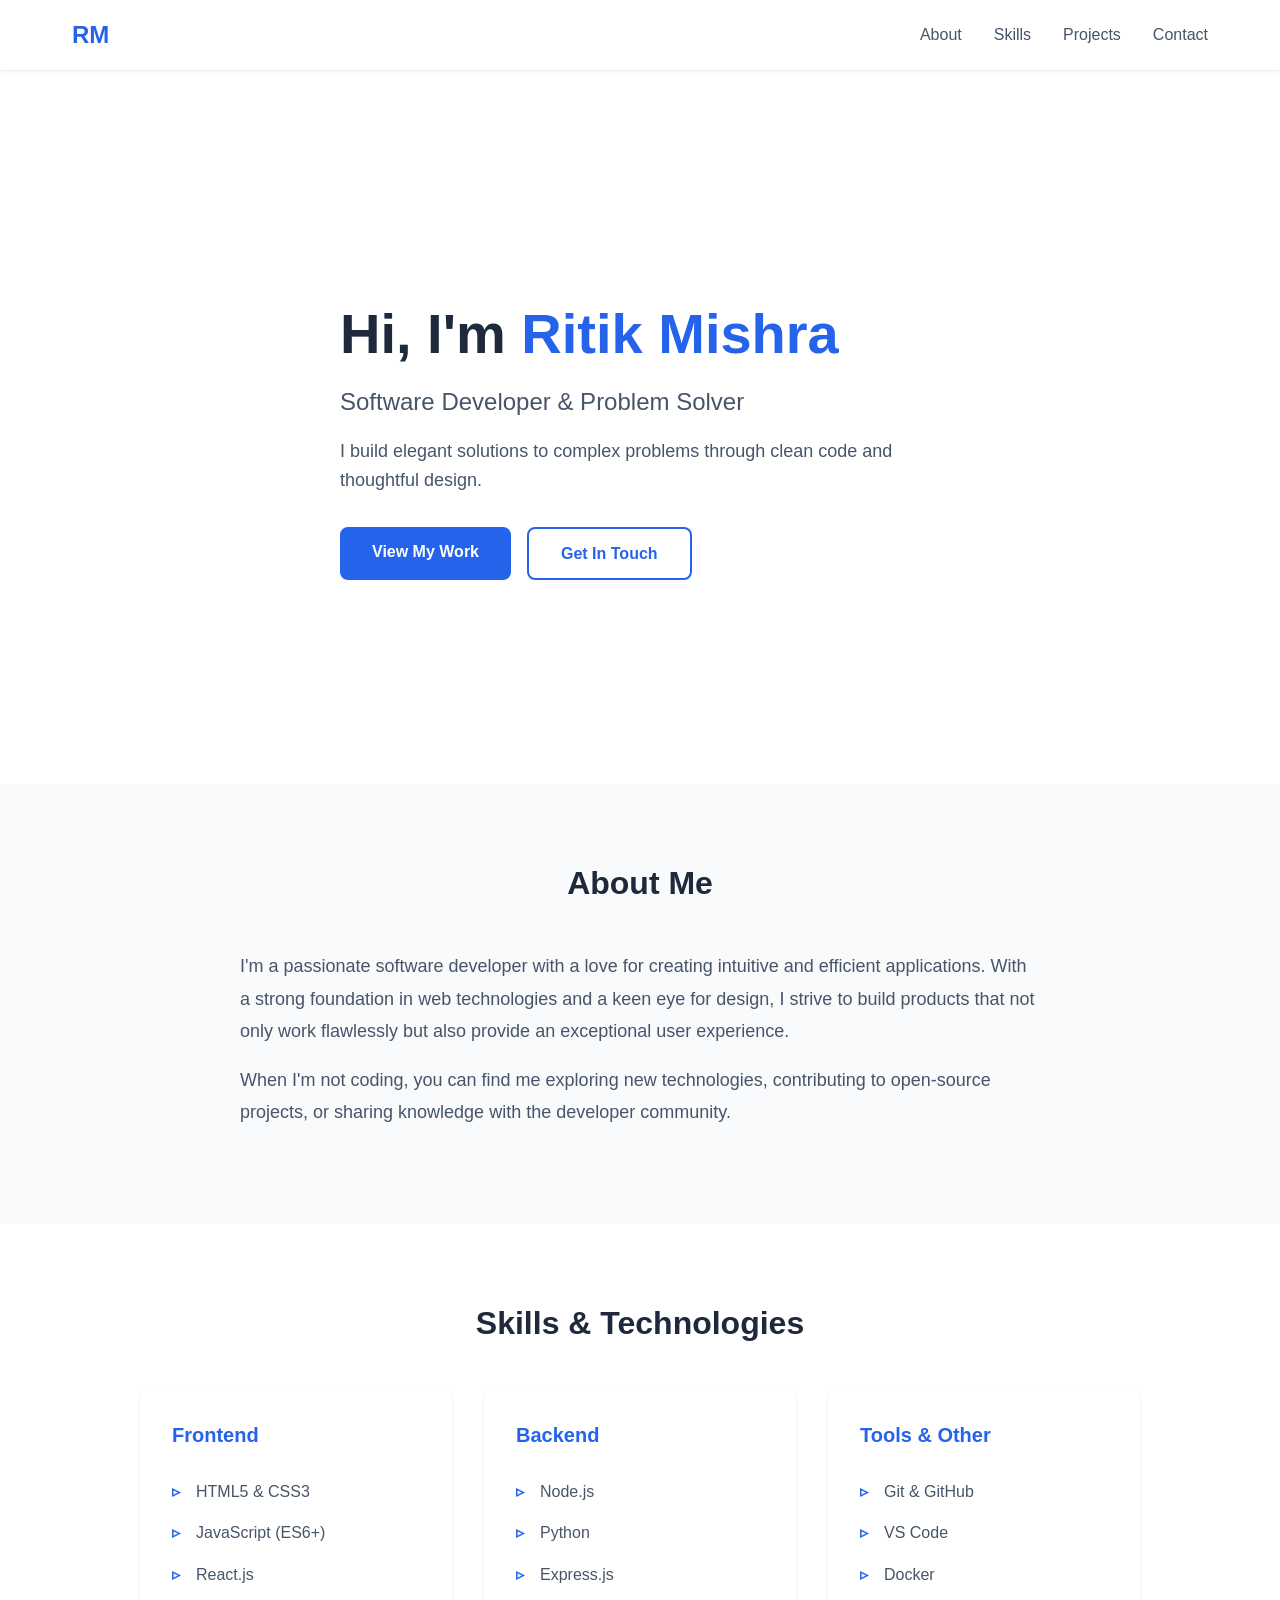
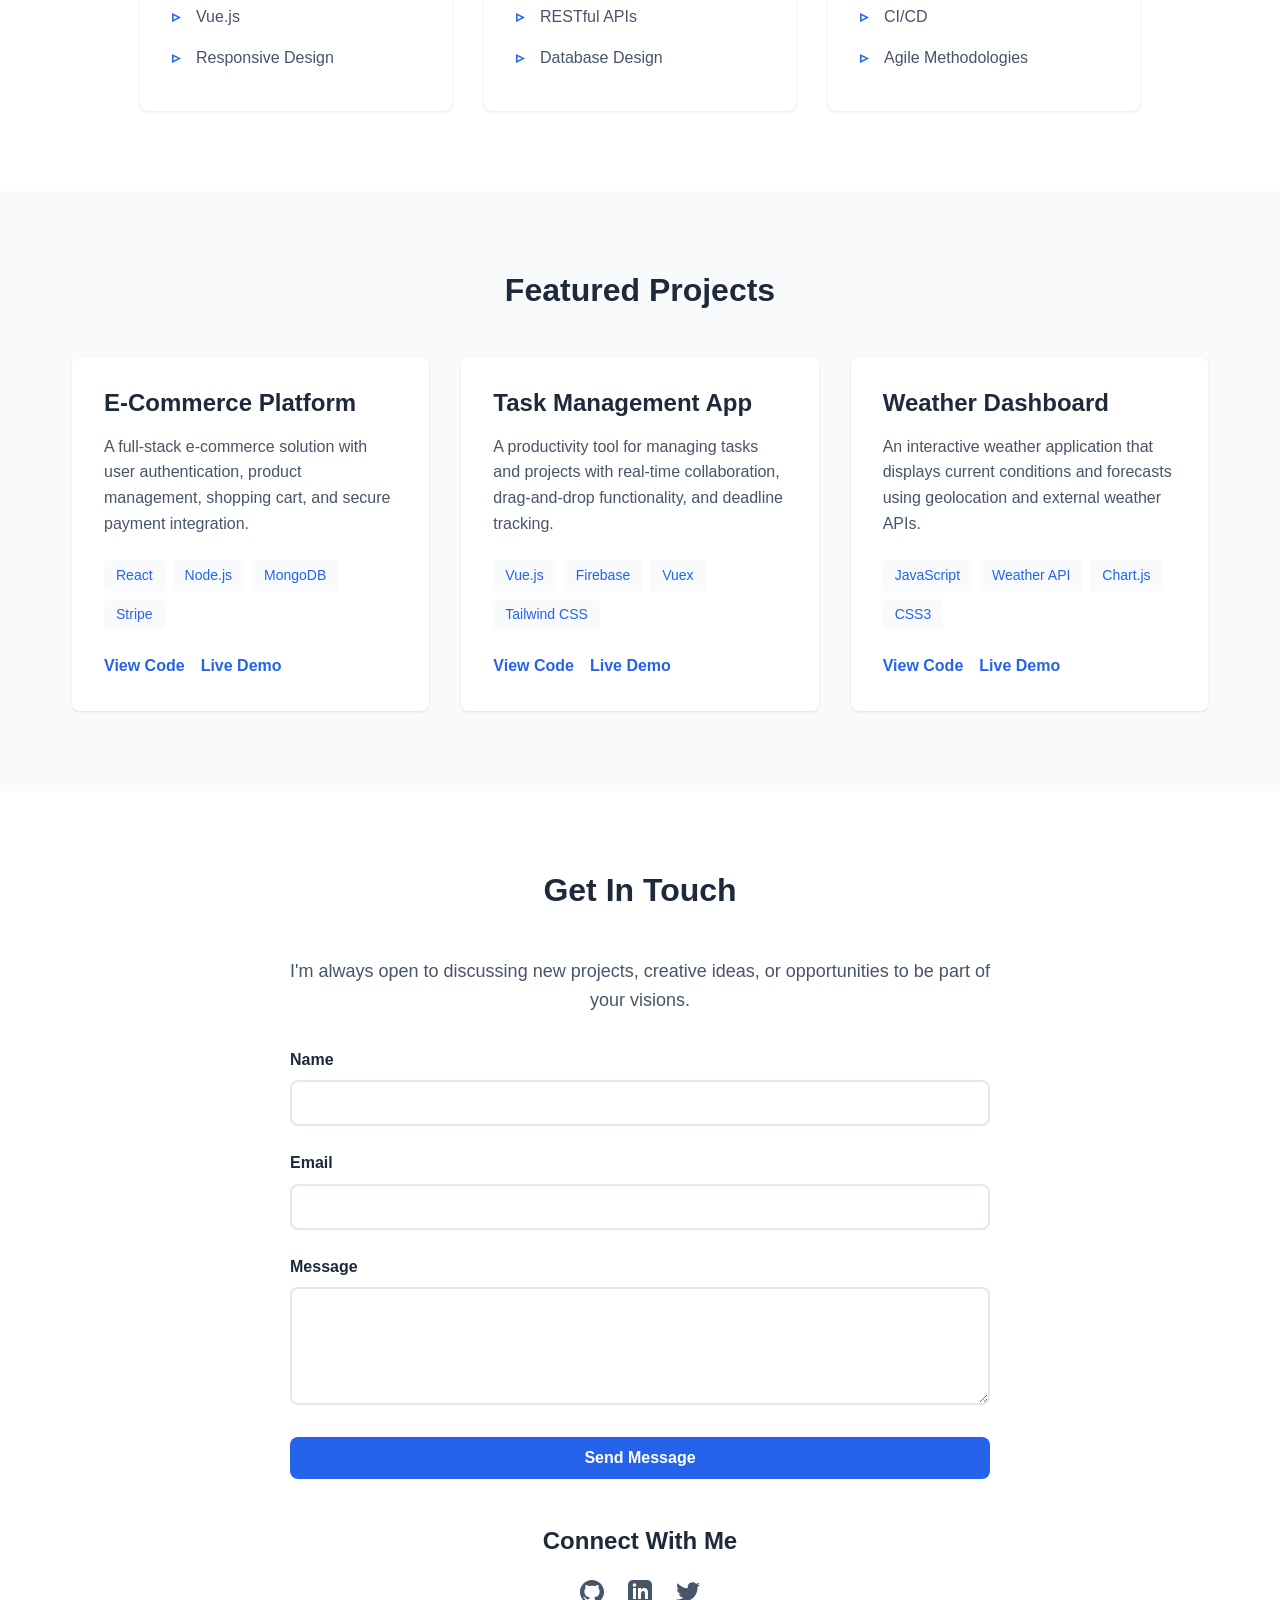
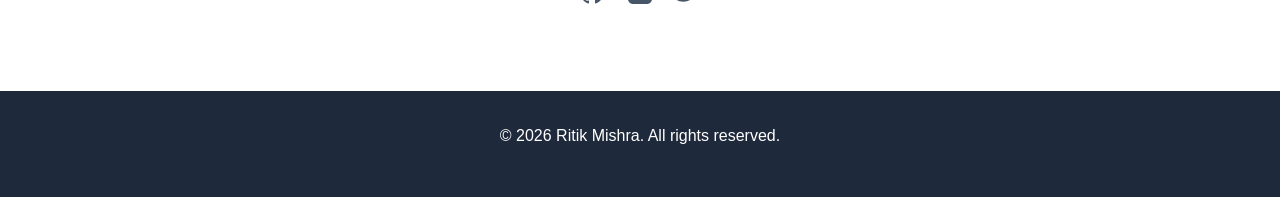
==== index.html @ 82953e14 "Create portfolio website with HTML, CSS, and JavaScript Co-authored-by: iamtheorm <147745336+iamtheo" ====
<!DOCTYPE html>
<html lang="en">
<head>
    <meta charset="UTF-8">
    <meta name="viewport" content="width=device-width, initial-scale=1.0">
    <meta name="description" content="Portfolio website of Ritik Mishra - Software Developer">
    <title>Ritik Mishra - Portfolio</title>
    <link rel="stylesheet" href="styles.css">
</head>
<body>
    <!-- Navigation -->
    <nav class="navbar" role="navigation" aria-label="Main navigation">
        <div class="container">
            <div class="nav-brand">
                <a href="#home" aria-label="Home">RM</a>
            </div>
            <ul class="nav-menu">
                <li><a href="#about">About</a></li>
                <li><a href="#skills">Skills</a></li>
                <li><a href="#projects">Projects</a></li>
                <li><a href="#contact">Contact</a></li>
            </ul>
        </div>
    </nav>

    <!-- Hero Section -->
    <section id="home" class="hero" role="banner">
        <div class="container">
            <div class="hero-content">
                <h1>Hi, I'm <span class="highlight">Ritik Mishra</span></h1>
                <p class="hero-role">Software Developer & Problem Solver</p>
                <p class="hero-description">
                    I build elegant solutions to complex problems through clean code and thoughtful design.
                </p>
                <div class="hero-buttons">
                    <a href="#projects" class="btn btn-primary">View My Work</a>
                    <a href="#contact" class="btn btn-secondary">Get In Touch</a>
                </div>
            </div>
        </div>
    </section>

    <!-- About Section -->
    <section id="about" class="about">
        <div class="container">
            <h2 class="section-title">About Me</h2>
            <div class="about-content">
                <div class="about-text">
                    <p>
                        I'm a passionate software developer with a love for creating intuitive and efficient applications. 
                        With a strong foundation in web technologies and a keen eye for design, I strive to build 
                        products that not only work flawlessly but also provide an exceptional user experience.
                    </p>
                    <p>
                        When I'm not coding, you can find me exploring new technologies, contributing to open-source 
                        projects, or sharing knowledge with the developer community.
                    </p>
                </div>
            </div>
        </div>
    </section>

    <!-- Skills Section -->
    <section id="skills" class="skills">
        <div class="container">
            <h2 class="section-title">Skills & Technologies</h2>
            <div class="skills-grid">
                <div class="skill-category">
                    <h3>Frontend</h3>
                    <ul class="skill-list">
                        <li>HTML5 & CSS3</li>
                        <li>JavaScript (ES6+)</li>
                        <li>React.js</li>
                        <li>Vue.js</li>
                        <li>Responsive Design</li>
                    </ul>
                </div>
                <div class="skill-category">
                    <h3>Backend</h3>
                    <ul class="skill-list">
                        <li>Node.js</li>
                        <li>Python</li>
                        <li>Express.js</li>
                        <li>RESTful APIs</li>
                        <li>Database Design</li>
                    </ul>
                </div>
                <div class="skill-category">
                    <h3>Tools & Other</h3>
                    <ul class="skill-list">
                        <li>Git & GitHub</li>
                        <li>VS Code</li>
                        <li>Docker</li>
                        <li>CI/CD</li>
                        <li>Agile Methodologies</li>
                    </ul>
                </div>
            </div>
        </div>
    </section>

    <!-- Projects Section -->
    <section id="projects" class="projects">
        <div class="container">
            <h2 class="section-title">Featured Projects</h2>
            <div class="projects-grid">
                <article class="project-card">
                    <div class="project-content">
                        <h3>E-Commerce Platform</h3>
                        <p class="project-description">
                            A full-stack e-commerce solution with user authentication, product management, 
                            shopping cart, and secure payment integration.
                        </p>
                        <div class="project-tech">
                            <span class="tech-tag">React</span>
                            <span class="tech-tag">Node.js</span>
                            <span class="tech-tag">MongoDB</span>
                            <span class="tech-tag">Stripe</span>
                        </div>
                        <div class="project-links">
                            <a href="https://github.com/iamtheorm" target="_blank" rel="noopener noreferrer" 
                               class="project-link" aria-label="View source code on GitHub">
                                <span>View Code</span>
                            </a>
                            <a href="#" target="_blank" rel="noopener noreferrer" 
                               class="project-link" aria-label="View live demo">
                                <span>Live Demo</span>
                            </a>
                        </div>
                    </div>
                </article>

                <article class="project-card">
                    <div class="project-content">
                        <h3>Task Management App</h3>
                        <p class="project-description">
                            A productivity tool for managing tasks and projects with real-time collaboration, 
                            drag-and-drop functionality, and deadline tracking.
                        </p>
                        <div class="project-tech">
                            <span class="tech-tag">Vue.js</span>
                            <span class="tech-tag">Firebase</span>
                            <span class="tech-tag">Vuex</span>
                            <span class="tech-tag">Tailwind CSS</span>
                        </div>
                        <div class="project-links">
                            <a href="https://github.com/iamtheorm" target="_blank" rel="noopener noreferrer" 
                               class="project-link" aria-label="View source code on GitHub">
                                <span>View Code</span>
                            </a>
                            <a href="#" target="_blank" rel="noopener noreferrer" 
                               class="project-link" aria-label="View live demo">
                                <span>Live Demo</span>
                            </a>
                        </div>
                    </div>
                </article>

                <article class="project-card">
                    <div class="project-content">
                        <h3>Weather Dashboard</h3>
                        <p class="project-description">
                            An interactive weather application that displays current conditions and forecasts 
                            using geolocation and external weather APIs.
                        </p>
                        <div class="project-tech">
                            <span class="tech-tag">JavaScript</span>
                            <span class="tech-tag">Weather API</span>
                            <span class="tech-tag">Chart.js</span>
                            <span class="tech-tag">CSS3</span>
                        </div>
                        <div class="project-links">
                            <a href="https://github.com/iamtheorm" target="_blank" rel="noopener noreferrer" 
                               class="project-link" aria-label="View source code on GitHub">
                                <span>View Code</span>
                            </a>
                            <a href="#" target="_blank" rel="noopener noreferrer" 
                               class="project-link" aria-label="View live demo">
                                <span>Live Demo</span>
                            </a>
                        </div>
                    </div>
                </article>
            </div>
        </div>
    </section>

    <!-- Contact Section -->
    <section id="contact" class="contact">
        <div class="container">
            <h2 class="section-title">Get In Touch</h2>
            <div class="contact-content">
                <div class="contact-text">
                    <p>
                        I'm always open to discussing new projects, creative ideas, or opportunities to be part of your visions.
                    </p>
                </div>
                <form class="contact-form" id="contactForm" aria-label="Contact form">
                    <div class="form-group">
                        <label for="name">Name</label>
                        <input type="text" id="name" name="name" required aria-required="true">
                    </div>
                    <div class="form-group">
                        <label for="email">Email</label>
                        <input type="email" id="email" name="email" required aria-required="true">
                    </div>
                    <div class="form-group">
                        <label for="message">Message</label>
                        <textarea id="message" name="message" rows="5" required aria-required="true"></textarea>
                    </div>
                    <button type="submit" class="btn btn-primary">Send Message</button>
                </form>
                <div class="social-links">
                    <h3>Connect With Me</h3>
                    <div class="social-icons">
                        <a href="https://github.com/iamtheorm" target="_blank" rel="noopener noreferrer" 
                           aria-label="Visit my GitHub profile">
                            <svg width="24" height="24" viewBox="0 0 24 24" fill="currentColor" aria-hidden="true">
                                <path d="M12 0c-6.626 0-12 5.373-12 12 0 5.302 3.438 9.8 8.207 11.387.599.111.793-.261.793-.577v-2.234c-3.338.726-4.033-1.416-4.033-1.416-.546-1.387-1.333-1.756-1.333-1.756-1.089-.745.083-.729.083-.729 1.205.084 1.839 1.237 1.839 1.237 1.07 1.834 2.807 1.304 3.492.997.107-.775.418-1.305.762-1.604-2.665-.305-5.467-1.334-5.467-5.931 0-1.311.469-2.381 1.236-3.221-.124-.303-.535-1.524.117-3.176 0 0 1.008-.322 3.301 1.23.957-.266 1.983-.399 3.003-.404 1.02.005 2.047.138 3.006.404 2.291-1.552 3.297-1.23 3.297-1.23.653 1.653.242 2.874.118 3.176.77.84 1.235 1.911 1.235 3.221 0 4.609-2.807 5.624-5.479 5.921.43.372.823 1.102.823 2.222v3.293c0 .319.192.694.801.576 4.765-1.589 8.199-6.086 8.199-11.386 0-6.627-5.373-12-12-12z"/>
                            </svg>
                        </a>
                        <a href="https://linkedin.com" target="_blank" rel="noopener noreferrer" 
                           aria-label="Visit my LinkedIn profile">
                            <svg width="24" height="24" viewBox="0 0 24 24" fill="currentColor" aria-hidden="true">
                                <path d="M19 0h-14c-2.761 0-5 2.239-5 5v14c0 2.761 2.239 5 5 5h14c2.762 0 5-2.239 5-5v-14c0-2.761-2.238-5-5-5zm-11 19h-3v-11h3v11zm-1.5-12.268c-.966 0-1.75-.79-1.75-1.764s.784-1.764 1.75-1.764 1.75.79 1.75 1.764-.783 1.764-1.75 1.764zm13.5 12.268h-3v-5.604c0-3.368-4-3.113-4 0v5.604h-3v-11h3v1.765c1.396-2.586 7-2.777 7 2.476v6.759z"/>
                            </svg>
                        </a>
                        <a href="https://twitter.com" target="_blank" rel="noopener noreferrer" 
                           aria-label="Visit my Twitter profile">
                            <svg width="24" height="24" viewBox="0 0 24 24" fill="currentColor" aria-hidden="true">
                                <path d="M24 4.557c-.883.392-1.832.656-2.828.775 1.017-.609 1.798-1.574 2.165-2.724-.951.564-2.005.974-3.127 1.195-.897-.957-2.178-1.555-3.594-1.555-3.179 0-5.515 2.966-4.797 6.045-4.091-.205-7.719-2.165-10.148-5.144-1.29 2.213-.669 5.108 1.523 6.574-.806-.026-1.566-.247-2.229-.616-.054 2.281 1.581 4.415 3.949 4.89-.693.188-1.452.232-2.224.084.626 1.956 2.444 3.379 4.6 3.419-2.07 1.623-4.678 2.348-7.29 2.04 2.179 1.397 4.768 2.212 7.548 2.212 9.142 0 14.307-7.721 13.995-14.646.962-.695 1.797-1.562 2.457-2.549z"/>
                            </svg>
                        </a>
                    </div>
                </div>
            </div>
        </div>
    </section>

    <!-- Footer -->
    <footer class="footer">
        <div class="container">
            <p>&copy; 2026 Ritik Mishra. All rights reserved.</p>
        </div>
    </footer>

    <script src="script.js"></script>
</body>
</html>
---- styles.css ----
/* ===== CSS Variables ===== */
:root {
    --primary-color: #2563eb;
    --primary-dark: #1e40af;
    --secondary-color: #64748b;
    --text-primary: #1e293b;
    --text-secondary: #475569;
    --background: #ffffff;
    --background-alt: #f8fafc;
    --border-color: #e2e8f0;
    --shadow: 0 1px 3px rgba(0, 0, 0, 0.1);
    --shadow-lg: 0 10px 15px -3px rgba(0, 0, 0, 0.1);
    --transition: all 0.3s ease;
}

/* ===== Reset & Base Styles ===== */
* {
    margin: 0;
    padding: 0;
    box-sizing: border-box;
}

html {
    scroll-behavior: smooth;
}

body {
    font-family: -apple-system, BlinkMacSystemFont, 'Segoe UI', Roboto, 'Helvetica Neue', Arial, sans-serif;
    line-height: 1.6;
    color: var(--text-primary);
    background-color: var(--background);
}

/* ===== Typography ===== */
h1, h2, h3, h4, h5, h6 {
    font-weight: 700;
    line-height: 1.2;
    margin-bottom: 1rem;
}

h1 { font-size: 2.5rem; }
h2 { font-size: 2rem; }
h3 { font-size: 1.5rem; }

p {
    margin-bottom: 1rem;
}

a {
    text-decoration: none;
    color: inherit;
    transition: var(--transition);
}

/* ===== Container ===== */
.container {
    max-width: 1200px;
    margin: 0 auto;
    padding: 0 2rem;
}

/* ===== Navigation ===== */
.navbar {
    position: fixed;
    top: 0;
    left: 0;
    right: 0;
    background-color: var(--background);
    box-shadow: var(--shadow);
    z-index: 1000;
    padding: 1rem 0;
}

.navbar .container {
    display: flex;
    justify-content: space-between;
    align-items: center;
}

.nav-brand a {
    font-size: 1.5rem;
    font-weight: 700;
    color: var(--primary-color);
}

.nav-menu {
    display: flex;
    list-style: none;
    gap: 2rem;
}

.nav-menu a {
    color: var(--text-secondary);
    font-weight: 500;
}

.nav-menu a:hover {
    color: var(--primary-color);
}

/* ===== Hero Section ===== */
.hero {
    padding: 8rem 0 6rem;
    margin-top: 4rem;
    min-height: 80vh;
    display: flex;
    align-items: center;
}

.hero-content {
    max-width: 800px;
}

.hero h1 {
    font-size: 3.5rem;
    margin-bottom: 1rem;
}

.highlight {
    color: var(--primary-color);
}

.hero-role {
    font-size: 1.5rem;
    color: var(--text-secondary);
    margin-bottom: 1rem;
}

.hero-description {
    font-size: 1.125rem;
    color: var(--text-secondary);
    margin-bottom: 2rem;
    max-width: 600px;
}

.hero-buttons {
    display: flex;
    gap: 1rem;
    flex-wrap: wrap;
}

/* ===== Buttons ===== */
.btn {
    display: inline-block;
    padding: 0.75rem 2rem;
    border-radius: 0.5rem;
    font-weight: 600;
    font-size: 1rem;
    transition: var(--transition);
    cursor: pointer;
    border: none;
}

.btn-primary {
    background-color: var(--primary-color);
    color: white;
}

.btn-primary:hover {
    background-color: var(--primary-dark);
    transform: translateY(-2px);
    box-shadow: var(--shadow-lg);
}

.btn-secondary {
    background-color: transparent;
    color: var(--primary-color);
    border: 2px solid var(--primary-color);
}

.btn-secondary:hover {
    background-color: var(--primary-color);
    color: white;
    transform: translateY(-2px);
    box-shadow: var(--shadow-lg);
}

/* ===== Section Styles ===== */
section {
    padding: 5rem 0;
}

.section-title {
    text-align: center;
    margin-bottom: 3rem;
    color: var(--text-primary);
}

/* ===== About Section ===== */
.about {
    background-color: var(--background-alt);
}

.about-content {
    max-width: 800px;
    margin: 0 auto;
}

.about-text p {
    font-size: 1.125rem;
    color: var(--text-secondary);
    line-height: 1.8;
}

/* ===== Skills Section ===== */
.skills-grid {
    display: grid;
    grid-template-columns: repeat(auto-fit, minmax(280px, 1fr));
    gap: 2rem;
    max-width: 1000px;
    margin: 0 auto;
}

.skill-category {
    background-color: var(--background);
    padding: 2rem;
    border-radius: 0.5rem;
    box-shadow: var(--shadow);
    transition: var(--transition);
}

.skill-category:hover {
    transform: translateY(-5px);
    box-shadow: var(--shadow-lg);
}

.skill-category h3 {
    color: var(--primary-color);
    margin-bottom: 1.5rem;
    font-size: 1.25rem;
}

.skill-list {
    list-style: none;
}

.skill-list li {
    padding: 0.5rem 0;
    color: var(--text-secondary);
    position: relative;
    padding-left: 1.5rem;
}

.skill-list li::before {
    content: "▹";
    position: absolute;
    left: 0;
    color: var(--primary-color);
    font-weight: bold;
}

/* ===== Projects Section ===== */
.projects {
    background-color: var(--background-alt);
}

.projects-grid {
    display: grid;
    grid-template-columns: repeat(auto-fit, minmax(320px, 1fr));
    gap: 2rem;
}

.project-card {
    background-color: var(--background);
    border-radius: 0.5rem;
    box-shadow: var(--shadow);
    transition: var(--transition);
    overflow: hidden;
}

.project-card:hover {
    transform: translateY(-5px);
    box-shadow: var(--shadow-lg);
}

.project-content {
    padding: 2rem;
}

.project-card h3 {
    color: var(--text-primary);
    margin-bottom: 1rem;
}

.project-description {
    color: var(--text-secondary);
    margin-bottom: 1.5rem;
    line-height: 1.6;
}

.project-tech {
    display: flex;
    flex-wrap: wrap;
    gap: 0.5rem;
    margin-bottom: 1.5rem;
}

.tech-tag {
    background-color: var(--background-alt);
    color: var(--primary-color);
    padding: 0.25rem 0.75rem;
    border-radius: 0.25rem;
    font-size: 0.875rem;
    font-weight: 500;
}

.project-links {
    display: flex;
    gap: 1rem;
}

.project-link {
    color: var(--primary-color);
    font-weight: 600;
    display: flex;
    align-items: center;
    gap: 0.5rem;
}

.project-link:hover {
    color: var(--primary-dark);
}

/* ===== Contact Section ===== */
.contact-content {
    max-width: 700px;
    margin: 0 auto;
}

.contact-text {
    text-align: center;
    margin-bottom: 2rem;
}

.contact-text p {
    font-size: 1.125rem;
    color: var(--text-secondary);
}

.contact-form {
    margin-bottom: 3rem;
}

.form-group {
    margin-bottom: 1.5rem;
}

.form-group label {
    display: block;
    margin-bottom: 0.5rem;
    font-weight: 600;
    color: var(--text-primary);
}

.form-group input,
.form-group textarea {
    width: 100%;
    padding: 0.75rem;
    border: 2px solid var(--border-color);
    border-radius: 0.5rem;
    font-size: 1rem;
    font-family: inherit;
    transition: var(--transition);
}

.form-group input:focus,
.form-group textarea:focus {
    outline: none;
    border-color: var(--primary-color);
}

.contact-form .btn {
    width: 100%;
}

.social-links {
    text-align: center;
}

.social-links h3 {
    margin-bottom: 1.5rem;
    color: var(--text-primary);
}

.social-icons {
    display: flex;
    justify-content: center;
    gap: 1.5rem;
}

.social-icons a {
    color: var(--text-secondary);
    transition: var(--transition);
}

.social-icons a:hover {
    color: var(--primary-color);
    transform: translateY(-3px);
}

/* ===== Footer ===== */
.footer {
    background-color: var(--text-primary);
    color: white;
    padding: 2rem 0;
    text-align: center;
}

/* ===== Responsive Design ===== */
@media (max-width: 768px) {
    .container {
        padding: 0 1rem;
    }

    .nav-menu {
        gap: 1rem;
        font-size: 0.875rem;
    }

    .hero {
        padding: 6rem 0 4rem;
        min-height: auto;
    }

    .hero h1 {
        font-size: 2.5rem;
    }

    .hero-role {
        font-size: 1.25rem;
    }

    .hero-description {
        font-size: 1rem;
    }

    .hero-buttons {
        flex-direction: column;
    }

    .hero-buttons .btn {
        width: 100%;
        text-align: center;
    }

    h2 {
        font-size: 1.75rem;
    }

    section {
        padding: 3rem 0;
    }

    .skills-grid {
        grid-template-columns: 1fr;
    }

    .projects-grid {
        grid-template-columns: 1fr;
    }
}

@media (max-width: 480px) {
    .nav-brand a {
        font-size: 1.25rem;
    }

    .nav-menu {
        gap: 0.75rem;
        font-size: 0.75rem;
    }

    .hero h1 {
        font-size: 2rem;
    }

    .hero-role {
        font-size: 1.125rem;
    }
}

/* ===== Accessibility ===== */
:focus-visible {
    outline: 2px solid var(--primary-color);
    outline-offset: 2px;
}

/* Reduced motion for accessibility */
@media (prefers-reduced-motion: reduce) {
    *,
    *::before,
    *::after {
        animation-duration: 0.01ms !important;
        animation-iteration-count: 1 !important;
        transition-duration: 0.01ms !important;
        scroll-behavior: auto !important;
    }
}
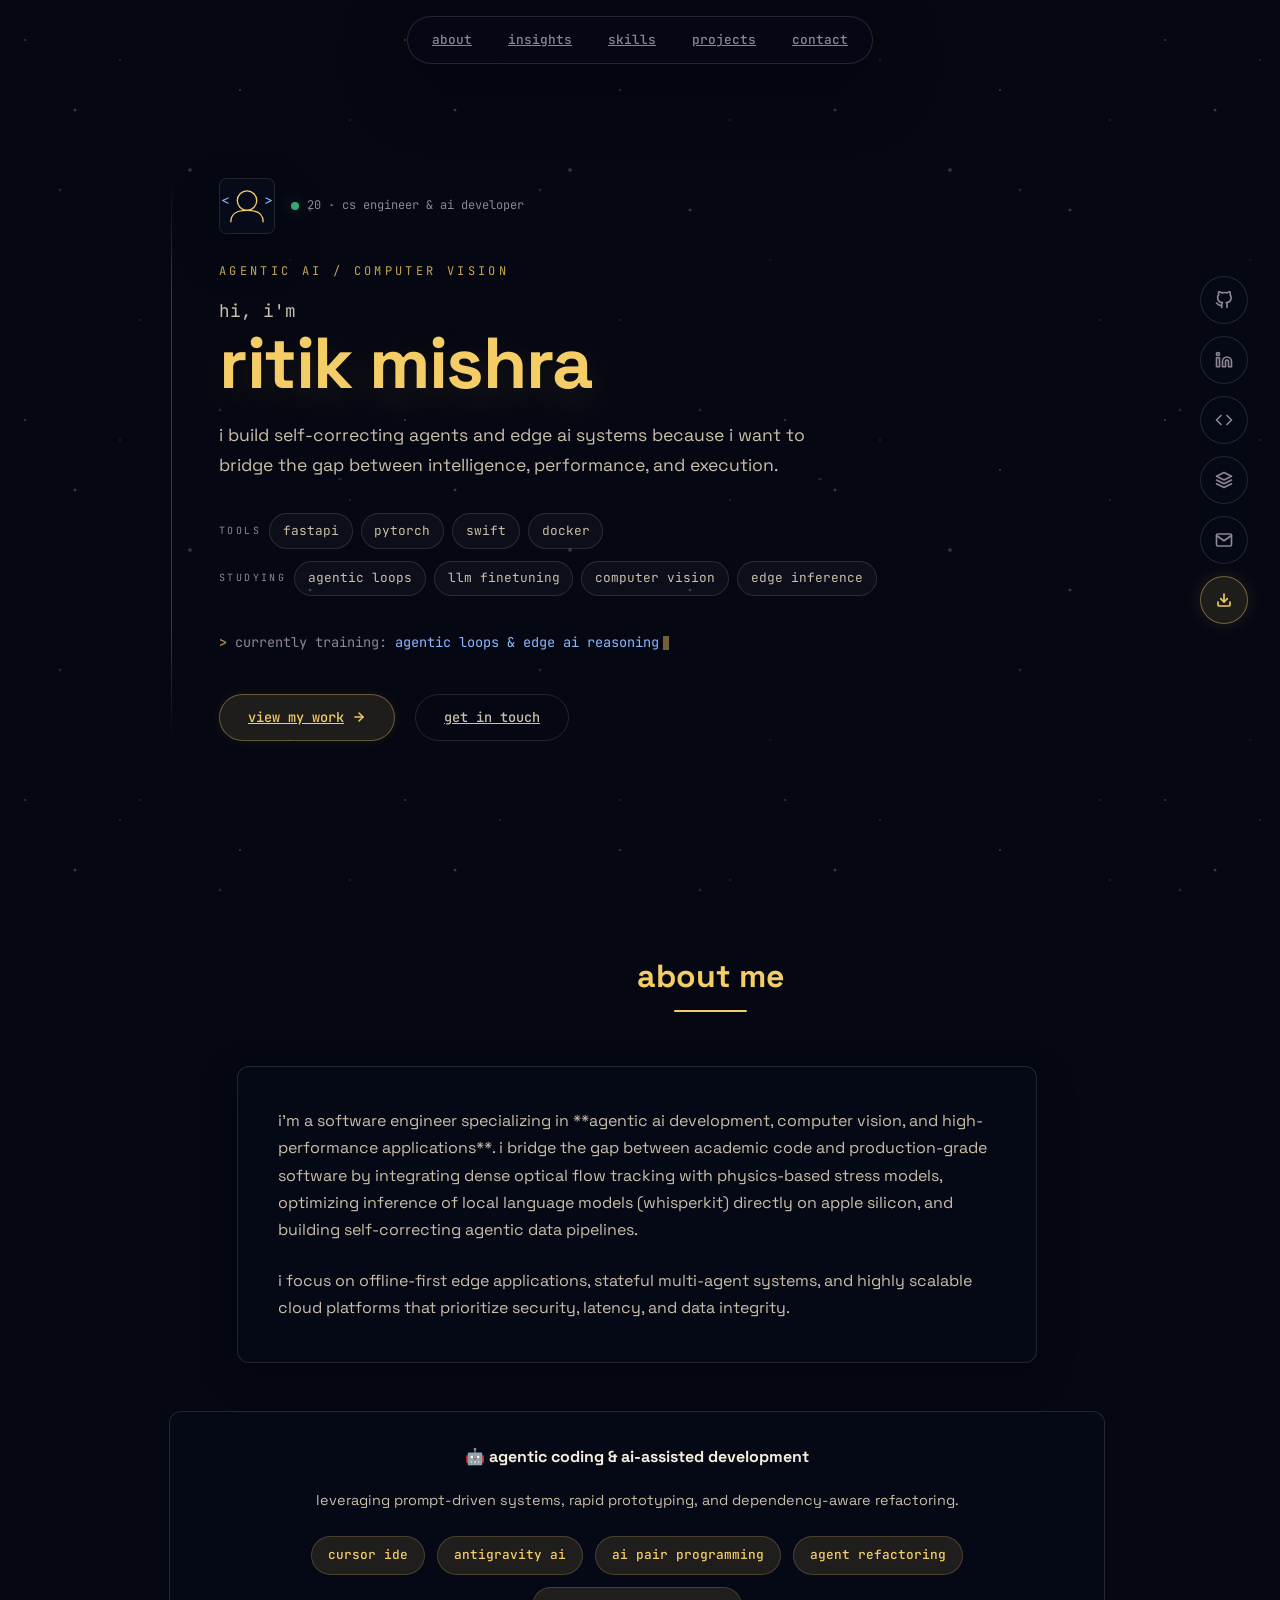
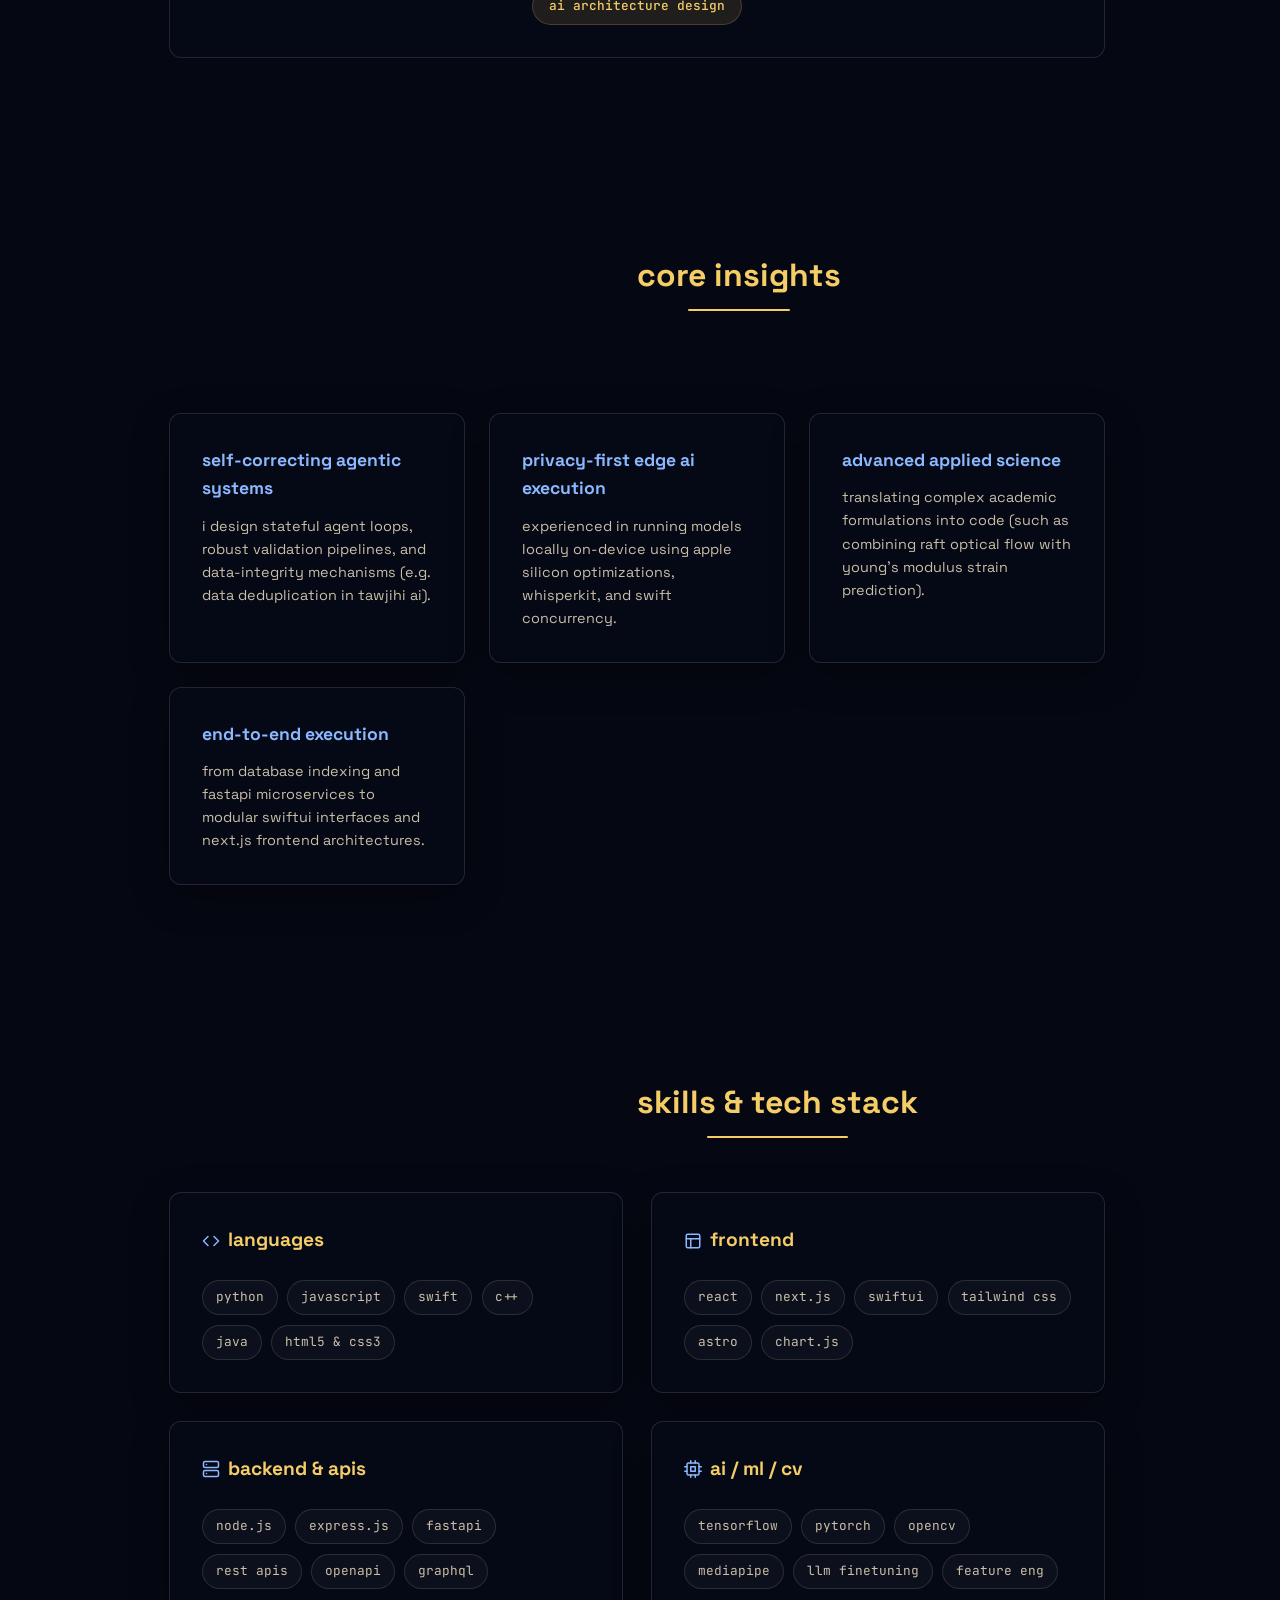
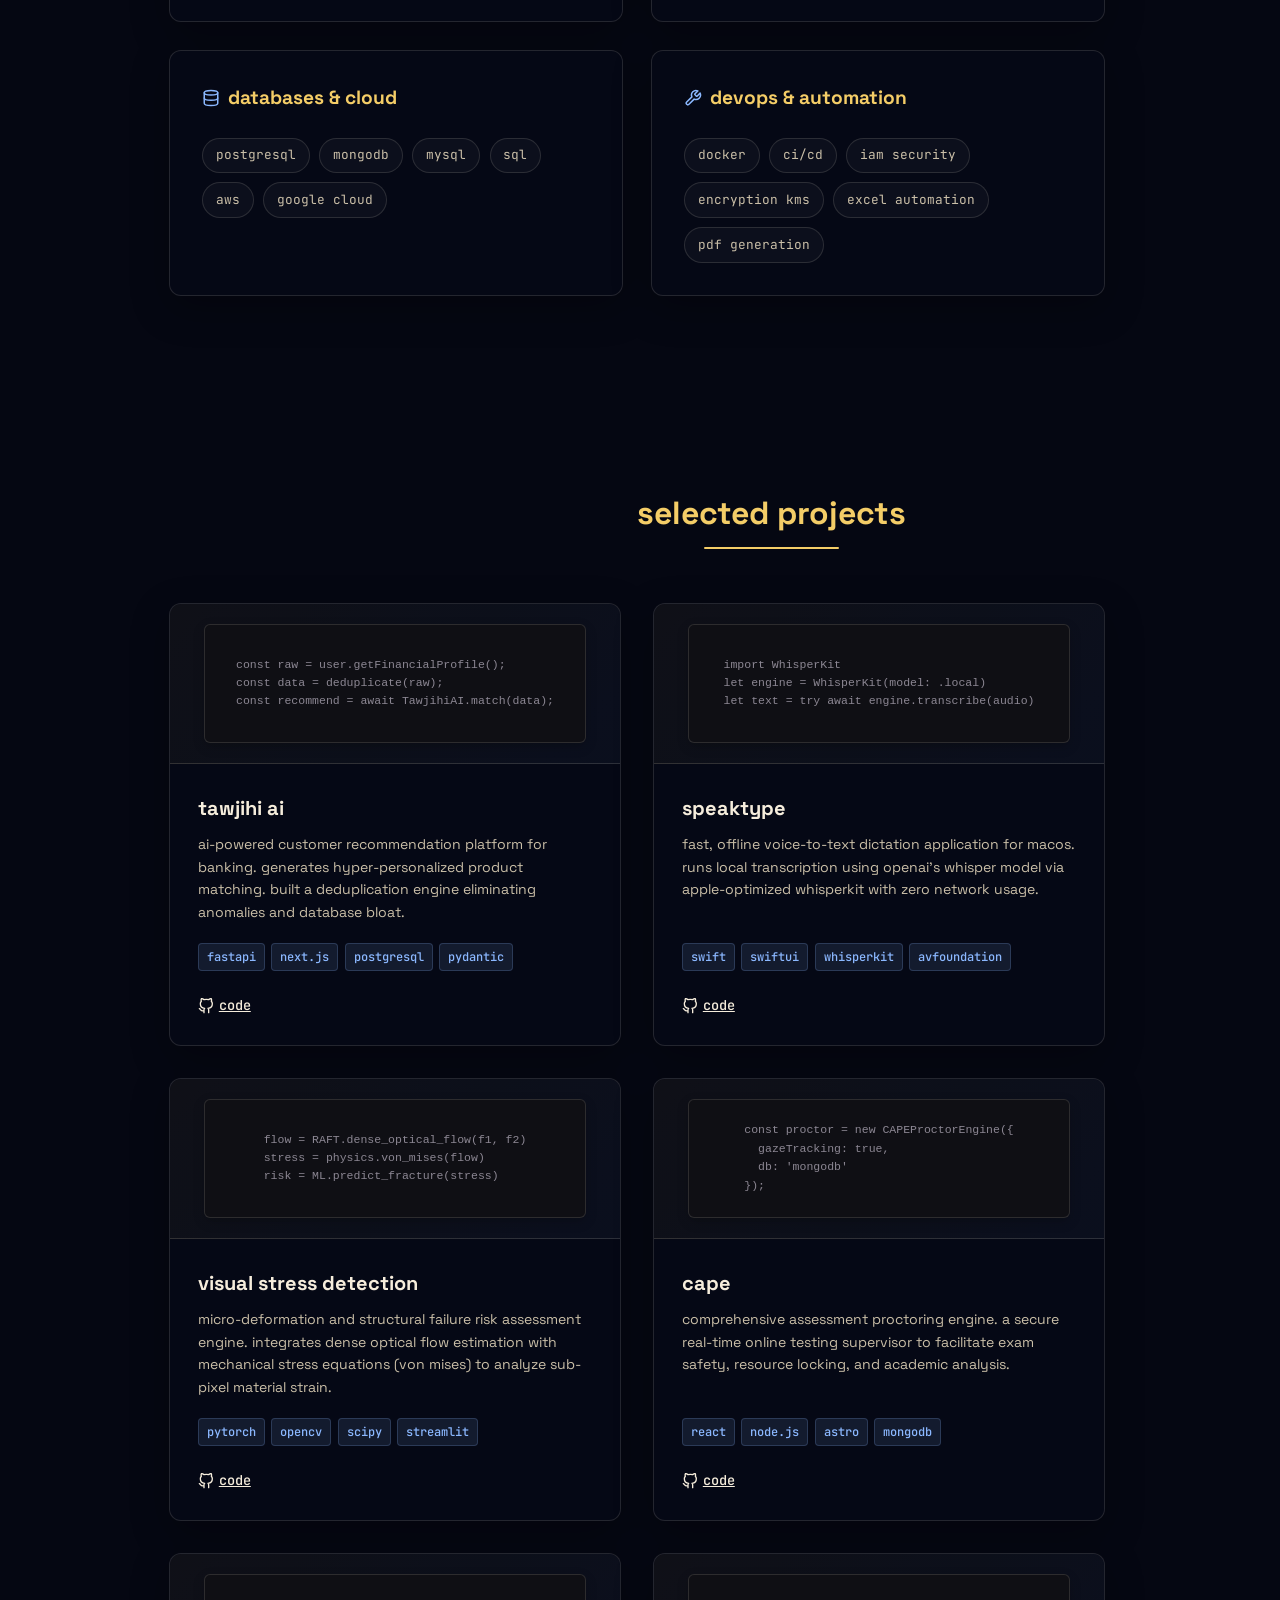
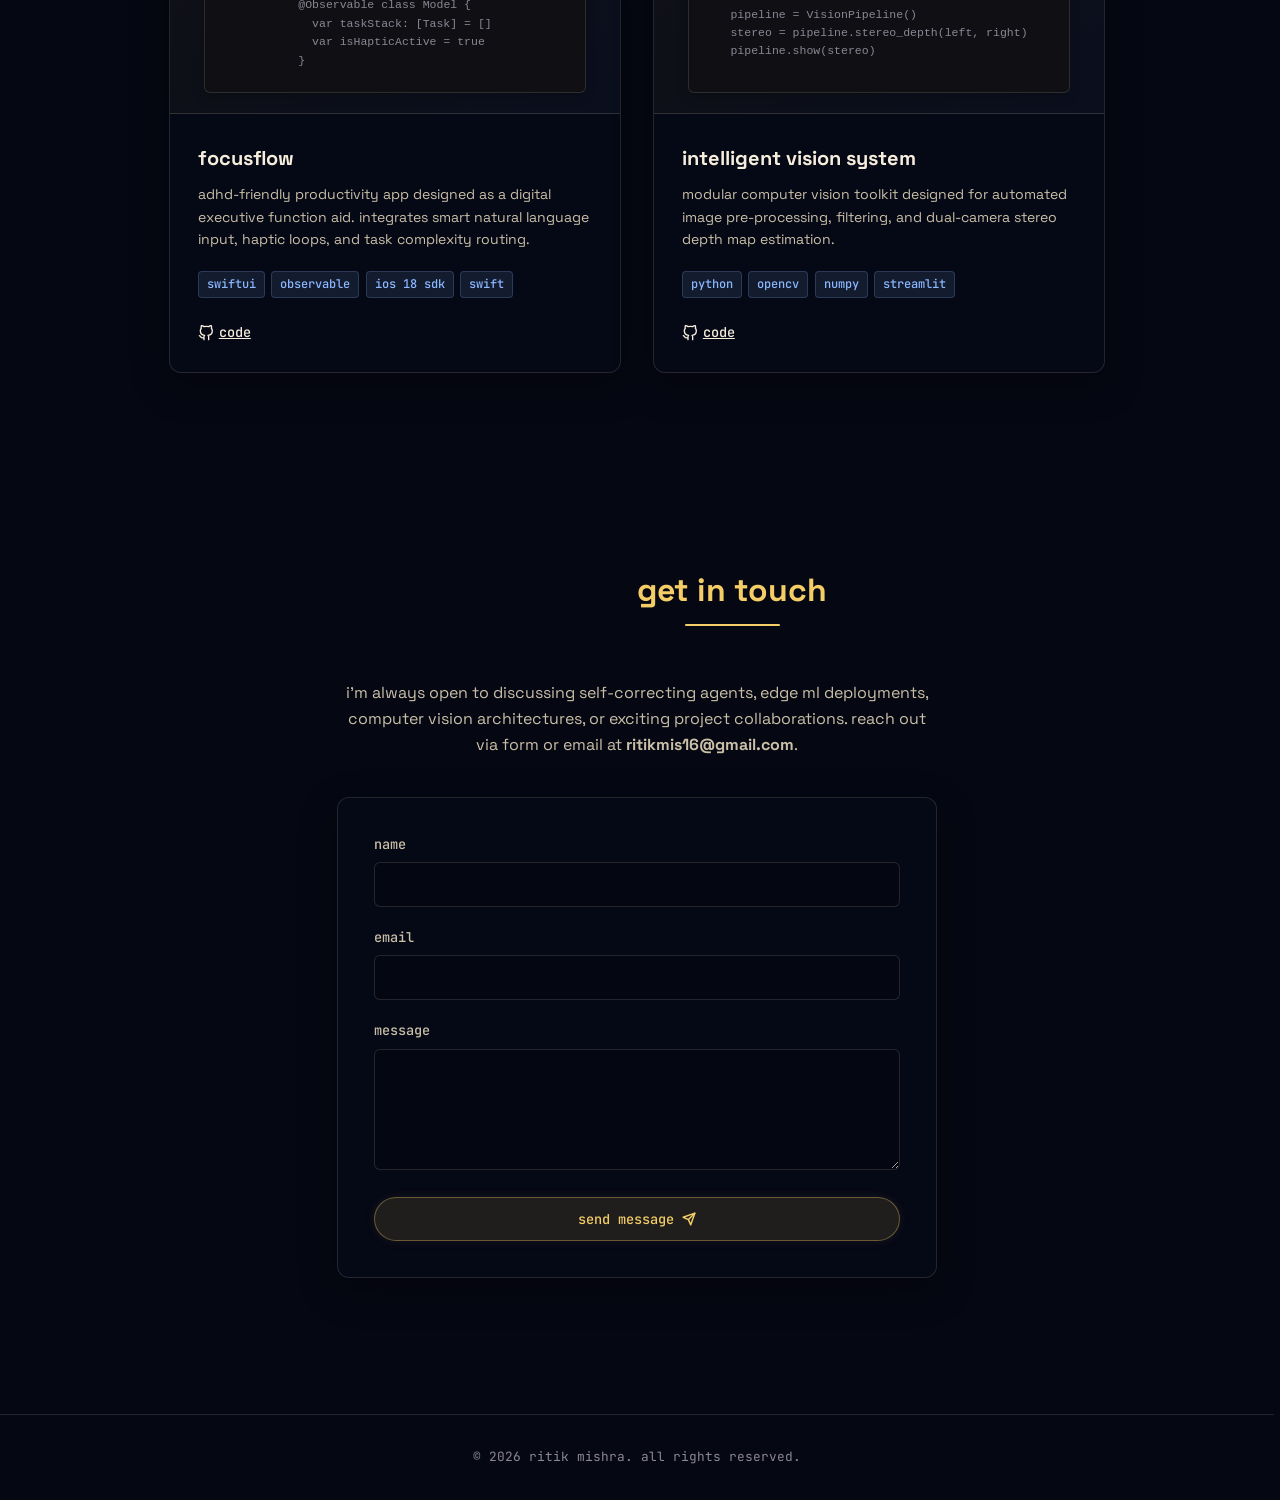
==== commit 275c8d81: "Redesign portfolio to match reference layout and color theme" ====
--- a/index.html
+++ b/index.html
@@ -3,38 +3,135 @@
 <head>
     <meta charset="UTF-8">
     <meta name="viewport" content="width=device-width, initial-scale=1.0">
-    <meta name="description" content="Portfolio website of Ritik Mishra - Software Developer">
-    <title>Ritik Mishra - Portfolio</title>
+    <meta name="description" content="Portfolio website of Ritik Mishra - Agentic AI Developer & AI Engineer">
+    <title>ritik mishra</title>
     <link rel="stylesheet" href="styles.css">
 </head>
 <body>
-    <!-- Navigation -->
+    <!-- Background Starry sky container -->
+    <div class="bg-glow-container" aria-hidden="true">
+        <div class="stars-layer-1"></div>
+        <div class="stars-layer-2"></div>
+    </div>
+
+    <!-- Navigation (Top Floating Pill Navbar) -->
     <nav class="navbar" role="navigation" aria-label="Main navigation">
         <div class="container">
-            <div class="nav-brand">
-                <a href="#home" aria-label="Home">RM</a>
-            </div>
-            <ul class="nav-menu">
-                <li><a href="#about">About</a></li>
-                <li><a href="#skills">Skills</a></li>
-                <li><a href="#projects">Projects</a></li>
-                <li><a href="#contact">Contact</a></li>
+            <ul class="nav-menu" id="navMenu">
+                <li><a href="#about">about</a></li>
+                <li><a href="#insights">insights</a></li>
+                <li><a href="#skills">skills</a></li>
+                <li><a href="#projects">projects</a></li>
+                <li><a href="#contact">contact</a></li>
             </ul>
         </div>
     </nav>
+
+    <!-- Side Social Dock (Large Screen Orbit Dock) -->
+    <div class="social-dock" aria-label="Social connections">
+        <a href="https://github.com/iamtheorm" target="_blank" rel="noopener noreferrer" class="social-dock-item" title="github">
+            <svg width="18" height="18" viewBox="0 0 24 24" fill="none" stroke="currentColor" stroke-width="2.2" stroke-linecap="round" stroke-linejoin="round"><path d="M9 19c-5 1.5-5-2.5-7-3m14 6v-3.87a3.37 3.37 0 0 0-.94-2.61c3.14-.35 6.44-1.54 6.44-7A5.44 5.44 0 0 0 20 4.77 5.07 5.07 0 0 0 19.91 1S18.73.65 16 2.48a13.38 13.38 0 0 0-7 0C6.27.65 5.09 1 5.09 1A5.07 5.07 0 0 0 5 4.77a5.44 5.44 0 0 0-1.5 3.78c0 5.42 3.3 6.61 6.44 7A3.37 3.37 0 0 0 9 18.13V22"></path></svg>
+        </a>
+        <a href="https://www.linkedin.com/in/iamtheorm/" target="_blank" rel="noopener noreferrer" class="social-dock-item" title="linkedin">
+            <svg width="18" height="18" viewBox="0 0 24 24" fill="none" stroke="currentColor" stroke-width="2.2" stroke-linecap="round" stroke-linejoin="round"><path d="M16 8a6 6 0 0 1 6 6v7h-4v-7a2 2 0 0 0-2-2 2 2 0 0 0-2 2v7h-4v-7a6 6 0 0 1 6-6z"></path><rect x="2" y="9" width="4" height="12"></rect><circle cx="4" cy="4" r="2"></circle></svg>
+        </a>
+        <a href="https://leetcode.com/u/b3I2er95LI/" target="_blank" rel="noopener noreferrer" class="social-dock-item" title="leetcode">
+            <svg width="18" height="18" viewBox="0 0 24 24" fill="none" stroke="currentColor" stroke-width="2.2" stroke-linecap="round" stroke-linejoin="round"><polyline points="16 18 22 12 16 6"></polyline><polyline points="8 6 2 12 8 18"></polyline></svg>
+        </a>
+        <a href="https://www.cloudskillsboost.google/public_profiles/0d4cb79c-3285-41c7-b2ba-f3daa50c03b6" target="_blank" rel="noopener noreferrer" class="social-dock-item" title="google cloud boost">
+            <svg width="18" height="18" viewBox="0 0 24 24" fill="none" stroke="currentColor" stroke-width="2.2" stroke-linecap="round" stroke-linejoin="round"><path d="M12 2L2 7l10 5 10-5-10-5zM2 17l10 5 10-5M2 12l10 5 10-5"></path></svg>
+        </a>
+        <a href="mailto:ritikmis16@gmail.com" class="social-dock-item" title="email">
+            <svg width="18" height="18" viewBox="0 0 24 24" fill="none" stroke="currentColor" stroke-width="2.2" stroke-linecap="round" stroke-linejoin="round"><path d="M4 4h16c1.1 0 2 .9 2 2v12c0 1.1-.9 2-2 2H4c-1.1 0-2-.9-2-2V6c0-1.1.9-2 2-2z"></path><polyline points="22,6 12,13 2,6"></polyline></svg>
+        </a>
+        <a href="#" class="social-dock-item social-dock-resume" title="download resume">
+            <svg width="16" height="16" viewBox="0 0 24 24" fill="none" stroke="currentColor" stroke-width="2.5" stroke-linecap="round" stroke-linejoin="round"><path d="M21 15v4a2 2 0 0 1-2 2H5a2 2 0 0 1-2-2v-4"></path><polyline points="7 10 12 15 17 10"></polyline><line x1="12" y1="15" x2="12" y2="3"></line></svg>
+        </a>
+    </div>
+
+    <!-- Mobile Fixed Social Bottom Bar -->
+    <div class="mobile-social-bar" aria-label="Social connections bottom bar">
+        <a href="https://github.com/iamtheorm" target="_blank" rel="noopener noreferrer" class="mobile-social-item" title="github">
+            <svg width="16" height="16" viewBox="0 0 24 24" fill="none" stroke="currentColor" stroke-width="2" stroke-linecap="round" stroke-linejoin="round"><path d="M9 19c-5 1.5-5-2.5-7-3m14 6v-3.87a3.37 3.37 0 0 0-.94-2.61c3.14-.35 6.44-1.54 6.44-7A5.44 5.44 0 0 0 20 4.77 5.07 5.07 0 0 0 19.91 1S18.73.65 16 2.48a13.38 13.38 0 0 0-7 0C6.27.65 5.09 1 5.09 1A5.07 5.07 0 0 0 5 4.77a5.44 5.44 0 0 0-1.5 3.78c0 5.42 3.3 6.61 6.44 7A3.37 3.37 0 0 0 9 18.13V22"></path></svg>
+        </a>
+        <a href="https://www.linkedin.com/in/iamtheorm/" target="_blank" rel="noopener noreferrer" class="mobile-social-item" title="linkedin">
+            <svg width="16" height="16" viewBox="0 0 24 24" fill="none" stroke="currentColor" stroke-width="2" stroke-linecap="round" stroke-linejoin="round"><path d="M16 8a6 6 0 0 1 6 6v7h-4v-7a2 2 0 0 0-2-2 2 2 0 0 0-2 2v7h-4v-7a6 6 0 0 1 6-6z"></path><rect x="2" y="9" width="4" height="12"></rect><circle cx="4" cy="4" r="2"></circle></svg>
+        </a>
+        <a href="https://leetcode.com/u/b3I2er95LI/" target="_blank" rel="noopener noreferrer" class="mobile-social-item" title="leetcode">
+            <svg width="16" height="16" viewBox="0 0 24 24" fill="none" stroke="currentColor" stroke-width="2" stroke-linecap="round" stroke-linejoin="round"><polyline points="16 18 22 12 16 6"></polyline><polyline points="8 6 2 12 8 18"></polyline></svg>
+        </a>
+        <a href="mailto:ritikmis16@gmail.com" class="mobile-social-item" title="email">
+            <svg width="16" height="16" viewBox="0 0 24 24" fill="none" stroke="currentColor" stroke-width="2" stroke-linecap="round" stroke-linejoin="round"><path d="M4 4h16c1.1 0 2 .9 2 2v12c0 1.1-.9 2-2 2H4c-1.1 0-2-.9-2-2V6c0-1.1.9-2 2-2z"></path><polyline points="22,6 12,13 2,6"></polyline></svg>
+        </a>
+        <a href="#" class="mobile-social-item" title="resume">
+            <svg width="14" height="14" viewBox="0 0 24 24" fill="none" stroke="currentColor" stroke-width="2" stroke-linecap="round" stroke-linejoin="round"><path d="M21 15v4a2 2 0 0 1-2 2H5a2 2 0 0 1-2-2v-4"></path><polyline points="7 10 12 15 17 10"></polyline><line x1="12" y1="15" x2="12" y2="3"></line></svg>
+        </a>
+    </div>
 
     <!-- Hero Section -->
     <section id="home" class="hero" role="banner">
         <div class="container">
-            <div class="hero-content">
-                <h1>Hi, I'm <span class="highlight">Ritik Mishra</span></h1>
-                <p class="hero-role">Software Developer & Problem Solver</p>
+            <!-- Timeline fade-in/out visual accent line -->
+            <div class="hero-timeline-line"></div>
+            
+            <div class="hero-content reveal">
+                <!-- Profile Pic Frame & Pulsating Online Status Badge -->
+                <div class="pfp-container">
+                    <div class="pfp-frame">
+                        <svg viewBox="0 0 100 100" fill="none" xmlns="http://www.w3.org/2000/svg" style="width: 100%; height: 100%;">
+                            <rect width="100" height="100" fill="#070a18"/>
+                            <circle cx="50" cy="40" r="18" stroke="#f4cd67" stroke-width="2.5" fill="none"/>
+                            <path d="M20 80C20 62 33 58 50 58C67 58 80 62 80 80" stroke="#f4cd67" stroke-width="2.5" fill="none"/>
+                            <path d="M15 35L5 40L15 45" stroke="#8bb8ff" stroke-width="2" stroke-linecap="round" stroke-linejoin="round"/>
+                            <path d="M85 35L95 40L85 45" stroke="#8bb8ff" stroke-width="2" stroke-linecap="round" stroke-linejoin="round"/>
+                        </svg>
+                    </div>
+                    <div class="status-badge">
+                        <span class="status-dot"></span>
+                        <span>20 · cs engineer & ai developer</span>
+                    </div>
+                </div>
+
+                <p class="hero-subrole">agentic ai / computer vision</p>
+                
+                <div class="relative">
+                    <p class="hero-title-greeting">hi, i'm</p>
+                    <h1 class="hero-title-name">ritik mishra</h1>
+                </div>
+
                 <p class="hero-description">
-                    I build elegant solutions to complex problems through clean code and thoughtful design.
+                    i build self-correcting agents and edge ai systems because i want to bridge the gap between intelligence, performance, and execution.
                 </p>
+
+                <!-- Tools & Studying rows -->
+                <div style="display: flex; flex-direction: column; gap: 0.75rem; margin-bottom: 2.25rem;">
+                    <div style="display: flex; flex-wrap: wrap; align-items: center; gap: 0.5rem;">
+                        <span style="font-family: 'JetBrains Mono', monospace; font-size: 10px; text-transform: uppercase; letter-spacing: 0.24em; color: var(--muted);">tools</span>
+                        <span class="skill-badge">FastAPI</span>
+                        <span class="skill-badge">PyTorch</span>
+                        <span class="skill-badge">Swift</span>
+                        <span class="skill-badge">Docker</span>
+                    </div>
+                    <div style="display: flex; flex-wrap: wrap; align-items: center; gap: 0.5rem;">
+                        <span style="font-family: 'JetBrains Mono', monospace; font-size: 10px; text-transform: uppercase; letter-spacing: 0.24em; color: var(--muted);">studying</span>
+                        <span class="skill-badge">agentic loops</span>
+                        <span class="skill-badge">LLM finetuning</span>
+                        <span class="skill-badge">computer vision</span>
+                        <span class="skill-badge">edge inference</span>
+                    </div>
+                </div>
+
+                <!-- Blinking cursor command training line -->
+                <p style="font-family: 'JetBrains Mono', monospace; font-size: 0.85rem; color: var(--muted); margin-bottom: 2.5rem;">
+                    <span style="color: rgba(244, 205, 103, 0.65); font-weight: bold;">&gt;</span> currently training: <span style="color: var(--accent-secondary);">agentic loops & edge AI reasoning</span><span class="blinking-caret"></span>
+                </p>
+
                 <div class="hero-buttons">
-                    <a href="#projects" class="btn btn-primary">View My Work</a>
-                    <a href="#contact" class="btn btn-secondary">Get In Touch</a>
+                    <a href="#projects" class="btn btn-primary">
+                        <span>view my work</span>
+                        <svg width="14" height="14" viewBox="0 0 24 24" fill="none" stroke="currentColor" stroke-width="2.5" stroke-linecap="round" stroke-linejoin="round"><line x1="5" y1="12" x2="19" y2="12"></line><polyline points="12 5 19 12 12 19"></polyline></svg>
+                    </a>
+                    <a href="#contact" class="btn btn-secondary">get in touch</a>
                 </div>
             </div>
         </div>
@@ -43,18 +140,58 @@
     <!-- About Section -->
     <section id="about" class="about">
         <div class="container">
-            <h2 class="section-title">About Me</h2>
-            <div class="about-content">
+            <h2 class="section-title reveal">about me</h2>
+            <div class="about-content reveal">
                 <div class="about-text">
                     <p>
-                        I'm a passionate software developer with a love for creating intuitive and efficient applications. 
-                        With a strong foundation in web technologies and a keen eye for design, I strive to build 
-                        products that not only work flawlessly but also provide an exceptional user experience.
+                        i'm a software engineer specializing in **agentic ai development, computer vision, and high-performance applications**. 
+                        i bridge the gap between academic code and production-grade software by integrating dense optical flow tracking with physics-based stress models, optimizing inference of local language models (whisperkit) directly on apple silicon, and building self-correcting agentic data pipelines.
                     </p>
                     <p>
-                        When I'm not coding, you can find me exploring new technologies, contributing to open-source 
-                        projects, or sharing knowledge with the developer community.
+                        i focus on offline-first edge applications, stateful multi-agent systems, and highly scalable cloud platforms that prioritize security, latency, and data integrity.
                     </p>
+                </div>
+            </div>
+
+            <!-- Agentic AI Development Banner -->
+            <div class="agentic-banner reveal">
+                <p>
+                    <strong>🤖 agentic coding & ai-assisted development</strong>
+                </p>
+                <p style="font-size: 0.9rem; color: var(--secondary); max-width: 700px; margin: 0 auto 1.5rem;">
+                    leveraging prompt-driven systems, rapid prototyping, and dependency-aware refactoring.
+                </p>
+                <div class="agentic-badges">
+                    <span class="agentic-badge">cursor ide</span>
+                    <span class="agentic-badge">antigravity ai</span>
+                    <span class="agentic-badge">ai pair programming</span>
+                    <span class="agentic-badge">agent refactoring</span>
+                    <span class="agentic-badge">ai architecture design</span>
+                </div>
+            </div>
+        </div>
+    </section>
+
+    <!-- Why Work With Me Section -->
+    <section id="insights" class="insights">
+        <div class="container">
+            <h2 class="section-title reveal">core insights</h2>
+            <div class="insights-grid">
+                <div class="insight-card reveal">
+                    <h3>self-correcting agentic systems</h3>
+                    <p>i design stateful agent loops, robust validation pipelines, and data-integrity mechanisms (e.g. data deduplication in tawjihi ai).</p>
+                </div>
+                <div class="insight-card reveal">
+                    <h3>privacy-first edge ai execution</h3>
+                    <p>experienced in running models locally on-device using apple silicon optimizations, whisperkit, and swift concurrency.</p>
+                </div>
+                <div class="insight-card reveal">
+                    <h3>advanced applied science</h3>
+                    <p>translating complex academic formulations into code (such as combining raft optical flow with young's modulus strain prediction).</p>
+                </div>
+                <div class="insight-card reveal">
+                    <h3>end-to-end execution</h3>
+                    <p>from database indexing and fastapi microservices to modular swiftui interfaces and next.js frontend architectures.</p>
                 </div>
             </div>
         </div>
@@ -63,38 +200,99 @@
     <!-- Skills Section -->
     <section id="skills" class="skills">
         <div class="container">
-            <h2 class="section-title">Skills & Technologies</h2>
+            <h2 class="section-title reveal">skills & tech stack</h2>
             <div class="skills-grid">
-                <div class="skill-category">
-                    <h3>Frontend</h3>
-                    <ul class="skill-list">
-                        <li>HTML5 & CSS3</li>
-                        <li>JavaScript (ES6+)</li>
-                        <li>React.js</li>
-                        <li>Vue.js</li>
-                        <li>Responsive Design</li>
-                    </ul>
-                </div>
-                <div class="skill-category">
-                    <h3>Backend</h3>
-                    <ul class="skill-list">
-                        <li>Node.js</li>
-                        <li>Python</li>
-                        <li>Express.js</li>
-                        <li>RESTful APIs</li>
-                        <li>Database Design</li>
-                    </ul>
-                </div>
-                <div class="skill-category">
-                    <h3>Tools & Other</h3>
-                    <ul class="skill-list">
-                        <li>Git & GitHub</li>
-                        <li>VS Code</li>
-                        <li>Docker</li>
-                        <li>CI/CD</li>
-                        <li>Agile Methodologies</li>
-                    </ul>
-                </div>
+                
+                <div class="skill-category reveal">
+                    <h3>
+                        <svg width="18" height="18" viewBox="0 0 24 24" fill="none" stroke="currentColor" stroke-width="2" stroke-linecap="round" stroke-linejoin="round" class="feather feather-code"><polyline points="16 18 22 12 16 6"></polyline><polyline points="8 6 2 12 8 18"></polyline></svg>
+                        languages
+                    </h3>
+                    <div class="skill-badges">
+                        <span class="skill-badge">python</span>
+                        <span class="skill-badge">javascript</span>
+                        <span class="skill-badge">swift</span>
+                        <span class="skill-badge">c++</span>
+                        <span class="skill-badge">java</span>
+                        <span class="skill-badge">html5 & css3</span>
+                    </div>
+                </div>
+                
+                <div class="skill-category reveal">
+                    <h3>
+                        <svg width="18" height="18" viewBox="0 0 24 24" fill="none" stroke="currentColor" stroke-width="2" stroke-linecap="round" stroke-linejoin="round" class="feather feather-layout"><rect x="3" y="3" width="18" height="18" rx="2" ry="2"></rect><line x1="3" y1="9" x2="21" y2="9"></line><line x1="9" y1="21" x2="9" y2="9"></line></svg>
+                        frontend
+                    </h3>
+                    <div class="skill-badges">
+                        <span class="skill-badge">react</span>
+                        <span class="skill-badge">next.js</span>
+                        <span class="skill-badge">swiftui</span>
+                        <span class="skill-badge">tailwind css</span>
+                        <span class="skill-badge">astro</span>
+                        <span class="skill-badge">chart.js</span>
+                    </div>
+                </div>
+
+                <div class="skill-category reveal">
+                    <h3>
+                        <svg width="18" height="18" viewBox="0 0 24 24" fill="none" stroke="currentColor" stroke-width="2" stroke-linecap="round" stroke-linejoin="round" class="feather feather-server"><rect x="2" y="2" width="20" height="8" rx="2" ry="2"></rect><rect x="2" y="14" width="20" height="8" rx="2" ry="2"></rect><line x1="6" y1="6" x2="6.01" y2="6"></line><line x1="6" y1="18" x2="6.01" y2="18"></line></svg>
+                        backend & apis
+                    </h3>
+                    <div class="skill-badges">
+                        <span class="skill-badge">node.js</span>
+                        <span class="skill-badge">express.js</span>
+                        <span class="skill-badge">fastapi</span>
+                        <span class="skill-badge">rest apis</span>
+                        <span class="skill-badge">openapi</span>
+                        <span class="skill-badge">graphql</span>
+                    </div>
+                </div>
+                
+                <div class="skill-category reveal">
+                    <h3>
+                        <svg width="18" height="18" viewBox="0 0 24 24" fill="none" stroke="currentColor" stroke-width="2" stroke-linecap="round" stroke-linejoin="round" class="feather feather-cpu"><rect x="4" y="4" width="16" height="16" rx="2" ry="2"></rect><rect x="9" y="9" width="6" height="6"></rect><line x1="9" y1="1" x2="9" y2="4"></line><line x1="15" y1="1" x2="15" y2="4"></line><line x1="9" y1="20" x2="9" y2="23"></line><line x1="15" y1="20" x2="15" y2="23"></line><line x1="20" y1="9" x2="23" y2="9"></line><line x1="20" y1="15" x2="23" y2="15"></line><line x1="1" y1="9" x2="4" y2="9"></line><line x1="1" y1="15" x2="4" y2="15"></line></svg>
+                        ai / ml / cv
+                    </h3>
+                    <div class="skill-badges">
+                        <span class="skill-badge">tensorflow</span>
+                        <span class="skill-badge">pytorch</span>
+                        <span class="skill-badge">opencv</span>
+                        <span class="skill-badge">mediapipe</span>
+                        <span class="skill-badge">llm finetuning</span>
+                        <span class="skill-badge">feature eng</span>
+                    </div>
+                </div>
+
+                <div class="skill-category reveal">
+                    <h3>
+                        <svg width="18" height="18" viewBox="0 0 24 24" fill="none" stroke="currentColor" stroke-width="2" stroke-linecap="round" stroke-linejoin="round" class="feather feather-database"><ellipse cx="12" cy="5" rx="9" ry="3"></ellipse><path d="M3 5v14c0 1.66 4 3 9 3s9-1.34 9-3V5"></path><path d="M3 12c0 1.66 4 3 9 3s9-1.34 9-3"></path></svg>
+                        databases & cloud
+                    </h3>
+                    <div class="skill-badges">
+                        <span class="skill-badge">postgresql</span>
+                        <span class="skill-badge">mongodb</span>
+                        <span class="skill-badge">mysql</span>
+                        <span class="skill-badge">sql</span>
+                        <span class="skill-badge">aws</span>
+                        <span class="skill-badge">google cloud</span>
+                    </div>
+                </div>
+
+                <div class="skill-category reveal">
+                    <h3>
+                        <svg width="18" height="18" viewBox="0 0 24 24" fill="none" stroke="currentColor" stroke-width="2" stroke-linecap="round" stroke-linejoin="round" class="feather feather-tool"><path d="M14.7 6.3a1 1 0 0 0 0 1.4l1.6 1.6a1 1 0 0 0 1.4 0l3.77-3.77a6 6 0 0 1-7.94 7.94l-6.91 6.91a2.12 2.12 0 0 1-3-3l6.91-6.91a6 6 0 0 1 7.94-7.94l-3.76 3.76z"></path></svg>
+                        devops & automation
+                    </h3>
+                    <div class="skill-badges">
+                        <span class="skill-badge">docker</span>
+                        <span class="skill-badge">ci/cd</span>
+                        <span class="skill-badge">iam security</span>
+                        <span class="skill-badge">encryption kms</span>
+                        <span class="skill-badge">excel automation</span>
+                        <span class="skill-badge">pdf generation</span>
+                    </div>
+                </div>
+
             </div>
         </div>
     </section>
@@ -102,85 +300,197 @@
     <!-- Projects Section -->
     <section id="projects" class="projects">
         <div class="container">
-            <h2 class="section-title">Featured Projects</h2>
+            <h2 class="section-title reveal">selected projects</h2>
             <div class="projects-grid">
-                <article class="project-card">
+                
+                <!-- Project 1: Tawjihi AI -->
+                <article class="project-card reveal">
+                    <div class="project-image">
+                        <div class="project-image-overlay"></div>
+                        <div class="project-image-visual">
+<pre style="margin: 0;"><span class="syn-keyword">const</span> raw = user.getFinancialProfile();
+<span class="syn-keyword">const</span> data = <span class="syn-func">deduplicate</span>(raw);
+<span class="syn-keyword">const</span> recommend = <span class="syn-keyword">await</span> TawjihiAI.<span class="syn-func">match</span>(data);</pre>
+                        </div>
+                    </div>
                     <div class="project-content">
-                        <h3>E-Commerce Platform</h3>
+                        <h3>tawjihi ai</h3>
                         <p class="project-description">
-                            A full-stack e-commerce solution with user authentication, product management, 
-                            shopping cart, and secure payment integration.
+                            ai-powered customer recommendation platform for banking. generates hyper-personalized product matching. built a deduplication engine eliminating anomalies and database bloat.
                         </p>
                         <div class="project-tech">
-                            <span class="tech-tag">React</span>
-                            <span class="tech-tag">Node.js</span>
-                            <span class="tech-tag">MongoDB</span>
-                            <span class="tech-tag">Stripe</span>
+                            <span class="tech-tag">fastapi</span>
+                            <span class="tech-tag">next.js</span>
+                            <span class="tech-tag">postgresql</span>
+                            <span class="tech-tag">pydantic</span>
                         </div>
                         <div class="project-links">
-                            <a href="https://github.com/iamtheorm" target="_blank" rel="noopener noreferrer" 
+                            <a href="https://github.com/iamtheorm/tawjihi_public" target="_blank" rel="noopener noreferrer" 
                                class="project-link" aria-label="View source code on GitHub">
-                                <span>View Code</span>
+                                <svg width="16" height="16" viewBox="0 0 24 24" fill="none" stroke="currentColor" stroke-width="2" stroke-linecap="round" stroke-linejoin="round" class="feather feather-github"><path d="M9 19c-5 1.5-5-2.5-7-3m14 6v-3.87a3.37 3.37 0 0 0-.94-2.61c3.14-.35 6.44-1.54 6.44-7A5.44 5.44 0 0 0 20 4.77 5.07 5.07 0 0 0 19.91 1S18.73.65 16 2.48a13.38 13.38 0 0 0-7 0C6.27.65 5.09 1 5.09 1A5.07 5.07 0 0 0 5 4.77a5.44 5.44 0 0 0-1.5 3.78c0 5.42 3.3 6.61 6.44 7A3.37 3.37 0 0 0 9 18.13V22"></path></svg>
+                                <span>code</span>
                             </a>
-                            <a href="#" target="_blank" rel="noopener noreferrer" 
-                               class="project-link" aria-label="View live demo">
-                                <span>Live Demo</span>
-                            </a>
                         </div>
                     </div>
                 </article>
 
-                <article class="project-card">
+                <!-- Project 2: SpeakType -->
+                <article class="project-card reveal">
+                    <div class="project-image">
+                        <div class="project-image-overlay"></div>
+                        <div class="project-image-visual">
+<pre style="margin: 0;"><span class="syn-keyword">import</span> WhisperKit
+<span class="syn-keyword">let</span> engine = WhisperKit(model: .local)
+<span class="syn-keyword">let</span> text = <span class="syn-keyword">try</span> <span class="syn-keyword">await</span> engine.transcribe(audio)</pre>
+                        </div>
+                    </div>
                     <div class="project-content">
-                        <h3>Task Management App</h3>
+                        <h3>speaktype</h3>
                         <p class="project-description">
-                            A productivity tool for managing tasks and projects with real-time collaboration, 
-                            drag-and-drop functionality, and deadline tracking.
+                            fast, offline voice-to-text dictation application for macos. runs local transcription using openai's whisper model via apple-optimized whisperkit with zero network usage.
                         </p>
                         <div class="project-tech">
-                            <span class="tech-tag">Vue.js</span>
-                            <span class="tech-tag">Firebase</span>
-                            <span class="tech-tag">Vuex</span>
-                            <span class="tech-tag">Tailwind CSS</span>
+                            <span class="tech-tag">swift</span>
+                            <span class="tech-tag">swiftui</span>
+                            <span class="tech-tag">whisperkit</span>
+                            <span class="tech-tag">avfoundation</span>
                         </div>
                         <div class="project-links">
-                            <a href="https://github.com/iamtheorm" target="_blank" rel="noopener noreferrer" 
+                            <a href="https://github.com/karansinghgit/speaktype" target="_blank" rel="noopener noreferrer" 
                                class="project-link" aria-label="View source code on GitHub">
-                                <span>View Code</span>
+                                <svg width="16" height="16" viewBox="0 0 24 24" fill="none" stroke="currentColor" stroke-width="2" stroke-linecap="round" stroke-linejoin="round" class="feather feather-github"><path d="M9 19c-5 1.5-5-2.5-7-3m14 6v-3.87a3.37 3.37 0 0 0-.94-2.61c3.14-.35 6.44-1.54 6.44-7A5.44 5.44 0 0 0 20 4.77 5.07 5.07 0 0 0 19.91 1S18.73.65 16 2.48a13.38 13.38 0 0 0-7 0C6.27.65 5.09 1 5.09 1A5.07 5.07 0 0 0 5 4.77a5.44 5.44 0 0 0-1.5 3.78c0 5.42 3.3 6.61 6.44 7A3.37 3.37 0 0 0 9 18.13V22"></path></svg>
+                                <span>code</span>
                             </a>
-                            <a href="#" target="_blank" rel="noopener noreferrer" 
-                               class="project-link" aria-label="View live demo">
-                                <span>Live Demo</span>
-                            </a>
                         </div>
                     </div>
                 </article>
 
-                <article class="project-card">
+                <!-- Project 3: Visual Stress Detection -->
+                <article class="project-card reveal">
+                    <div class="project-image">
+                        <div class="project-image-overlay"></div>
+                        <div class="project-image-visual">
+<pre style="margin: 0;">flow = RAFT.dense_optical_flow(f1, f2)
+stress = physics.von_mises(flow)
+risk = ML.predict_fracture(stress)</pre>
+                        </div>
+                    </div>
                     <div class="project-content">
-                        <h3>Weather Dashboard</h3>
+                        <h3>visual stress detection</h3>
                         <p class="project-description">
-                            An interactive weather application that displays current conditions and forecasts 
-                            using geolocation and external weather APIs.
+                            micro-deformation and structural failure risk assessment engine. integrates dense optical flow estimation with mechanical stress equations (von mises) to analyze sub-pixel material strain.
                         </p>
                         <div class="project-tech">
-                            <span class="tech-tag">JavaScript</span>
-                            <span class="tech-tag">Weather API</span>
-                            <span class="tech-tag">Chart.js</span>
-                            <span class="tech-tag">CSS3</span>
+                            <span class="tech-tag">pytorch</span>
+                            <span class="tech-tag">opencv</span>
+                            <span class="tech-tag">scipy</span>
+                            <span class="tech-tag">streamlit</span>
                         </div>
                         <div class="project-links">
-                            <a href="https://github.com/iamtheorm" target="_blank" rel="noopener noreferrer" 
+                            <a href="https://github.com/iamtheorm/cvgroupproject" target="_blank" rel="noopener noreferrer" 
                                class="project-link" aria-label="View source code on GitHub">
-                                <span>View Code</span>
+                                <svg width="16" height="16" viewBox="0 0 24 24" fill="none" stroke="currentColor" stroke-width="2" stroke-linecap="round" stroke-linejoin="round" class="feather feather-github"><path d="M9 19c-5 1.5-5-2.5-7-3m14 6v-3.87a3.37 3.37 0 0 0-.94-2.61c3.14-.35 6.44-1.54 6.44-7A5.44 5.44 0 0 0 20 4.77 5.07 5.07 0 0 0 19.91 1S18.73.65 16 2.48a13.38 13.38 0 0 0-7 0C6.27.65 5.09 1 5.09 1A5.07 5.07 0 0 0 5 4.77a5.44 5.44 0 0 0-1.5 3.78c0 5.42 3.3 6.61 6.44 7A3.37 3.37 0 0 0 9 18.13V22"></path></svg>
+                                <span>code</span>
                             </a>
-                            <a href="#" target="_blank" rel="noopener noreferrer" 
-                               class="project-link" aria-label="View live demo">
-                                <span>Live Demo</span>
+                        </div>
+                    </div>
+                </article>
+
+                <!-- Project 4: CAPE -->
+                <article class="project-card reveal">
+                    <div class="project-image">
+                        <div class="project-image-overlay"></div>
+                        <div class="project-image-visual">
+<pre style="margin: 0;"><span class="syn-keyword">const</span> proctor = <span class="syn-keyword">new</span> CAPEProctorEngine({
+  gazeTracking: <span class="syn-value">true</span>,
+  db: <span class="syn-string">'mongodb'</span>
+});</pre>
+                        </div>
+                    </div>
+                    <div class="project-content">
+                        <h3>cape</h3>
+                        <p class="project-description">
+                            comprehensive assessment proctoring engine. a secure real-time online testing supervisor to facilitate exam safety, resource locking, and academic analysis.
+                        </p>
+                        <div class="project-tech">
+                            <span class="tech-tag">react</span>
+                            <span class="tech-tag">node.js</span>
+                            <span class="tech-tag">astro</span>
+                            <span class="tech-tag">mongodb</span>
+                        </div>
+                        <div class="project-links">
+                            <a href="https://github.com/Woundrite/CAPE" target="_blank" rel="noopener noreferrer" 
+                               class="project-link" aria-label="View source code on GitHub">
+                                <svg width="16" height="16" viewBox="0 0 24 24" fill="none" stroke="currentColor" stroke-width="2" stroke-linecap="round" stroke-linejoin="round" class="feather feather-github"><path d="M9 19c-5 1.5-5-2.5-7-3m14 6v-3.87a3.37 3.37 0 0 0-.94-2.61c3.14-.35 6.44-1.54 6.44-7A5.44 5.44 0 0 0 20 4.77 5.07 5.07 0 0 0 19.91 1S18.73.65 16 2.48a13.38 13.38 0 0 0-7 0C6.27.65 5.09 1 5.09 1A5.07 5.07 0 0 0 5 4.77a5.44 5.44 0 0 0-1.5 3.78c0 5.42 3.3 6.61 6.44 7A3.37 3.37 0 0 0 9 18.13V22"></path></svg>
+                                <span>code</span>
                             </a>
                         </div>
                     </div>
                 </article>
+
+                <!-- Project 5: FocusFlow -->
+                <article class="project-card reveal">
+                    <div class="project-image">
+                        <div class="project-image-overlay"></div>
+                        <div class="project-image-visual">
+<pre style="margin: 0;"><span class="syn-keyword">@Observable</span> <span class="syn-keyword">class</span> Model {
+  <span class="syn-keyword">var</span> taskStack: [Task] = []
+  <span class="syn-keyword">var</span> isHapticActive = <span class="syn-value">true</span>
+}</pre>
+                        </div>
+                    </div>
+                    <div class="project-content">
+                        <h3>focusflow</h3>
+                        <p class="project-description">
+                            adhd-friendly productivity app designed as a digital executive function aid. integrates smart natural language input, haptic loops, and task complexity routing.
+                        </p>
+                        <div class="project-tech">
+                            <span class="tech-tag">swiftui</span>
+                            <span class="tech-tag">observable</span>
+                            <span class="tech-tag">ios 18 sdk</span>
+                            <span class="tech-tag">swift</span>
+                        </div>
+                        <div class="project-links">
+                            <a href="https://github.com/karansinghgit/focusflow" target="_blank" rel="noopener noreferrer" 
+                               class="project-link" aria-label="View source code on GitHub">
+                                <svg width="16" height="16" viewBox="0 0 24 24" fill="none" stroke="currentColor" stroke-width="2" stroke-linecap="round" stroke-linejoin="round" class="feather feather-github"><path d="M9 19c-5 1.5-5-2.5-7-3m14 6v-3.87a3.37 3.37 0 0 0-.94-2.61c3.14-.35 6.44-1.54 6.44-7A5.44 5.44 0 0 0 20 4.77 5.07 5.07 0 0 0 19.91 1S18.73.65 16 2.48a13.38 13.38 0 0 0-7 0C6.27.65 5.09 1 5.09 1A5.07 5.07 0 0 0 5 4.77a5.44 5.44 0 0 0-1.5 3.78c0 5.42 3.3 6.61 6.44 7A3.37 3.37 0 0 0 9 18.13V22"></path></svg>
+                                <span>code</span>
+                            </a>
+                        </div>
+                    </div>
+                </article>
+
+                <!-- Project 6: Intelligent Vision System -->
+                <article class="project-card reveal">
+                    <div class="project-image">
+                        <div class="project-image-overlay"></div>
+                        <div class="project-image-visual">
+<pre style="margin: 0;">pipeline = VisionPipeline()
+stereo = pipeline.stereo_depth(left, right)
+pipeline.show(stereo)</pre>
+                        </div>
+                    </div>
+                    <div class="project-content">
+                        <h3>intelligent vision system</h3>
+                        <p class="project-description">
+                            modular computer vision toolkit designed for automated image pre-processing, filtering, and dual-camera stereo depth map estimation.
+                        </p>
+                        <div class="project-tech">
+                            <span class="tech-tag">python</span>
+                            <span class="tech-tag">opencv</span>
+                            <span class="tech-tag">numpy</span>
+                            <span class="tech-tag">streamlit</span>
+                        </div>
+                        <div class="project-links">
+                            <a href="https://github.com/iamtheorm/Intelligent-Vision-System" target="_blank" rel="noopener noreferrer" 
+                               class="project-link" aria-label="View source code on GitHub">
+                                <svg width="16" height="16" viewBox="0 0 24 24" fill="none" stroke="currentColor" stroke-width="2" stroke-linecap="round" stroke-linejoin="round" class="feather feather-github"><path d="M9 19c-5 1.5-5-2.5-7-3m14 6v-3.87a3.37 3.37 0 0 0-.94-2.61c3.14-.35 6.44-1.54 6.44-7A5.44 5.44 0 0 0 20 4.77 5.07 5.07 0 0 0 19.91 1S18.73.65 16 2.48a13.38 13.38 0 0 0-7 0C6.27.65 5.09 1 5.09 1A5.07 5.07 0 0 0 5 4.77a5.44 5.44 0 0 0-1.5 3.78c0 5.42 3.3 6.61 6.44 7A3.37 3.37 0 0 0 9 18.13V22"></path></svg>
+                                <span>code</span>
+                            </a>
+                        </div>
+                    </div>
+                </article>
+
             </div>
         </div>
     </section>
@@ -188,51 +498,31 @@
     <!-- Contact Section -->
     <section id="contact" class="contact">
         <div class="container">
-            <h2 class="section-title">Get In Touch</h2>
-            <div class="contact-content">
+            <h2 class="section-title reveal">get in touch</h2>
+            <div class="contact-content reveal">
                 <div class="contact-text">
                     <p>
-                        I'm always open to discussing new projects, creative ideas, or opportunities to be part of your visions.
+                        i'm always open to discussing self-correcting agents, edge ml deployments, computer vision architectures, or exciting project collaborations. reach out via form or email at <strong>ritikmis16@gmail.com</strong>.
                     </p>
                 </div>
                 <form class="contact-form" id="contactForm" aria-label="Contact form">
                     <div class="form-group">
-                        <label for="name">Name</label>
+                        <label for="name">name</label>
                         <input type="text" id="name" name="name" required aria-required="true">
                     </div>
                     <div class="form-group">
-                        <label for="email">Email</label>
+                        <label for="email">email</label>
                         <input type="email" id="email" name="email" required aria-required="true">
                     </div>
                     <div class="form-group">
-                        <label for="message">Message</label>
+                        <label for="message">message</label>
                         <textarea id="message" name="message" rows="5" required aria-required="true"></textarea>
                     </div>
-                    <button type="submit" class="btn btn-primary">Send Message</button>
+                    <button type="submit" class="btn btn-primary">
+                        <span>send message</span>
+                        <svg width="14" height="14" viewBox="0 0 24 24" fill="none" stroke="currentColor" stroke-width="2.5" stroke-linecap="round" stroke-linejoin="round"><line x1="22" y1="2" x2="11" y2="13"></line><polygon points="22 2 15 22 11 13 2 9 22 2"></polygon></svg>
+                    </button>
                 </form>
-                <div class="social-links">
-                    <h3>Connect With Me</h3>
-                    <div class="social-icons">
-                        <a href="https://github.com/iamtheorm" target="_blank" rel="noopener noreferrer" 
-                           aria-label="Visit my GitHub profile">
-                            <svg width="24" height="24" viewBox="0 0 24 24" fill="currentColor" aria-hidden="true">
-                                <path d="M12 0c-6.626 0-12 5.373-12 12 0 5.302 3.438 9.8 8.207 11.387.599.111.793-.261.793-.577v-2.234c-3.338.726-4.033-1.416-4.033-1.416-.546-1.387-1.333-1.756-1.333-1.756-1.089-.745.083-.729.083-.729 1.205.084 1.839 1.237 1.839 1.237 1.07 1.834 2.807 1.304 3.492.997.107-.775.418-1.305.762-1.604-2.665-.305-5.467-1.334-5.467-5.931 0-1.311.469-2.381 1.236-3.221-.124-.303-.535-1.524.117-3.176 0 0 1.008-.322 3.301 1.23.957-.266 1.983-.399 3.003-.404 1.02.005 2.047.138 3.006.404 2.291-1.552 3.297-1.23 3.297-1.23.653 1.653.242 2.874.118 3.176.77.84 1.235 1.911 1.235 3.221 0 4.609-2.807 5.624-5.479 5.921.43.372.823 1.102.823 2.222v3.293c0 .319.192.694.801.576 4.765-1.589 8.199-6.086 8.199-11.386 0-6.627-5.373-12-12-12z"/>
-                            </svg>
-                        </a>
-                        <a href="https://linkedin.com" target="_blank" rel="noopener noreferrer" 
-                           aria-label="Visit my LinkedIn profile">
-                            <svg width="24" height="24" viewBox="0 0 24 24" fill="currentColor" aria-hidden="true">
-                                <path d="M19 0h-14c-2.761 0-5 2.239-5 5v14c0 2.761 2.239 5 5 5h14c2.762 0 5-2.239 5-5v-14c0-2.761-2.238-5-5-5zm-11 19h-3v-11h3v11zm-1.5-12.268c-.966 0-1.75-.79-1.75-1.764s.784-1.764 1.75-1.764 1.75.79 1.75 1.764-.783 1.764-1.75 1.764zm13.5 12.268h-3v-5.604c0-3.368-4-3.113-4 0v5.604h-3v-11h3v1.765c1.396-2.586 7-2.777 7 2.476v6.759z"/>
-                            </svg>
-                        </a>
-                        <a href="https://twitter.com" target="_blank" rel="noopener noreferrer" 
-                           aria-label="Visit my Twitter profile">
-                            <svg width="24" height="24" viewBox="0 0 24 24" fill="currentColor" aria-hidden="true">
-                                <path d="M24 4.557c-.883.392-1.832.656-2.828.775 1.017-.609 1.798-1.574 2.165-2.724-.951.564-2.005.974-3.127 1.195-.897-.957-2.178-1.555-3.594-1.555-3.179 0-5.515 2.966-4.797 6.045-4.091-.205-7.719-2.165-10.148-5.144-1.29 2.213-.669 5.108 1.523 6.574-.806-.026-1.566-.247-2.229-.616-.054 2.281 1.581 4.415 3.949 4.89-.693.188-1.452.232-2.224.084.626 1.956 2.444 3.379 4.6 3.419-2.07 1.623-4.678 2.348-7.29 2.04 2.179 1.397 4.768 2.212 7.548 2.212 9.142 0 14.307-7.721 13.995-14.646.962-.695 1.797-1.562 2.457-2.549z"/>
-                            </svg>
-                        </a>
-                    </div>
-                </div>
             </div>
         </div>
     </section>
@@ -240,7 +530,7 @@
     <!-- Footer -->
     <footer class="footer">
         <div class="container">
-            <p>&copy; 2026 Ritik Mishra. All rights reserved.</p>
+            <p>&copy; 2026 ritik mishra. all rights reserved.</p>
         </div>
     </footer>
 
--- a/styles.css
+++ b/styles.css
@@ -1,16 +1,24 @@
-/* ===== CSS Variables ===== */
+/* ===== Google Fonts ===== */
+@import url('https://fonts.googleapis.com/css2?family=JetBrains+Mono:wght@300;400;500;600;700&family=Space+Grotesk:wght@300;400;500;600;700&display=swap');
+
+/* ===== CSS Variables (From Reference Portfolio) ===== */
 :root {
-    --primary-color: #2563eb;
-    --primary-dark: #1e40af;
-    --secondary-color: #64748b;
-    --text-primary: #1e293b;
-    --text-secondary: #475569;
-    --background: #ffffff;
-    --background-alt: #f8fafc;
-    --border-color: #e2e8f0;
-    --shadow: 0 1px 3px rgba(0, 0, 0, 0.1);
-    --shadow-lg: 0 10px 15px -3px rgba(0, 0, 0, 0.1);
-    --transition: all 0.3s ease;
+    --background: #050712;
+    --foreground: #f6eddc;
+    --secondary: #cabfa8;
+    --muted: #8c8793;
+    --card-bg: rgba(7, 10, 24, 0.64);
+    --card-border: rgba(246, 237, 220, 0.13);
+    --hover-border: rgba(244, 205, 103, 0.5);
+    --accent: #f4cd67;
+    --accent-dim: rgba(244, 205, 103, 0.11);
+    --accent-secondary: #8bb8ff;
+    --accent-secondary-dim: rgba(139, 184, 255, 0.11);
+    --selection: #f5dc8a;
+    
+    --shadow-sm: 0 4px 12px rgba(0, 0, 0, 0.2);
+    --shadow-md: 0 12px 38px rgba(0, 0, 0, 0.28);
+    --shadow-lg: 0 18px 60px rgba(0, 0, 0, 0.35);
 }
 
 /* ===== Reset & Base Styles ===== */
@@ -22,351 +30,787 @@
 
 html {
     scroll-behavior: smooth;
+    scrollbar-gutter: stable;
 }
 
 body {
-    font-family: -apple-system, BlinkMacSystemFont, 'Segoe UI', Roboto, 'Helvetica Neue', Arial, sans-serif;
+    background-color: var(--background);
+    color: var(--foreground);
+    font-family: 'Space Grotesk', -apple-system, BlinkMacSystemFont, sans-serif;
+    text-transform: lowercase;
+    letter-spacing: 0;
+    font-weight: 400;
+    overflow-x: hidden;
     line-height: 1.6;
-    color: var(--text-primary);
-    background-color: var(--background);
-}
-
-/* ===== Typography ===== */
-h1, h2, h3, h4, h5, h6 {
-    font-weight: 700;
-    line-height: 1.2;
-    margin-bottom: 1rem;
-}
-
-h1 { font-size: 2.5rem; }
-h2 { font-size: 2rem; }
-h3 { font-size: 1.5rem; }
-
-p {
-    margin-bottom: 1rem;
-}
-
-a {
-    text-decoration: none;
-    color: inherit;
-    transition: var(--transition);
-}
-
-/* ===== Container ===== */
-.container {
-    max-width: 1200px;
-    margin: 0 auto;
-    padding: 0 2rem;
-}
-
-/* ===== Navigation ===== */
-.navbar {
+    -webkit-font-smoothing: antialiased;
+    -moz-osx-font-smoothing: grayscale;
+}
+
+/* Custom Scrollbar */
+::-webkit-scrollbar {
+    width: 6px;
+    height: 6px;
+}
+::-webkit-scrollbar-track {
+    background: var(--background);
+}
+::-webkit-scrollbar-thumb {
+    background: var(--card-border);
+    border-radius: 3px;
+}
+::-webkit-scrollbar-thumb:hover {
+    background: var(--muted);
+}
+
+::selection {
+    background: var(--selection);
+    color: var(--background);
+}
+
+/* Prevent lowercase transform on code or pre blocks */
+pre, code, .ide-mockup, .font-mono, #typing-role, .syn-keyword, .syn-name, .syn-string, .syn-value, .syn-comment, .syn-func, .tech-tag {
+    text-transform: none !important;
+}
+
+/* ===== Starry Sky Background Layers ===== */
+.bg-glow-container {
     position: fixed;
     top: 0;
     left: 0;
+    width: 100vw;
+    height: 100vh;
+    z-index: -2;
+    overflow: hidden;
+    pointer-events: none;
+}
+
+.stars-layer-1 {
+    position: absolute;
+    width: 100%;
+    height: 100%;
+    opacity: 0.3;
+    background-image: 
+        radial-gradient(1.5px 1.5px at 25px 40px, #fff, rgba(0,0,0,0)),
+        radial-gradient(2px 2px at 75px 110px, #fff, rgba(0,0,0,0)),
+        radial-gradient(1px 1px at 120px 60px, #fff, rgba(0,0,0,0)),
+        radial-gradient(2.5px 2.5px at 190px 170px, #fff, rgba(0,0,0,0)),
+        radial-gradient(1.5px 1.5px at 240px 90px, #fff, rgba(0,0,0,0)),
+        radial-gradient(2px 2px at 310px 210px, #fff, rgba(0,0,0,0)),
+        radial-gradient(1px 1px at 350px 120px, #fff, rgba(0,0,0,0));
+    background-size: 380px 380px;
+}
+
+.stars-layer-2 {
+    position: absolute;
+    width: 100%;
+    height: 100%;
+    opacity: 0.18;
+    background-image: 
+        radial-gradient(2px 2px at 60px 190px, #fff, rgba(0,0,0,0)),
+        radial-gradient(1.5px 1.5px at 140px 320px, #fff, rgba(0,0,0,0)),
+        radial-gradient(2px 2px at 220px 410px, #fff, rgba(0,0,0,0)),
+        radial-gradient(1px 1px at 290px 260px, #fff, rgba(0,0,0,0)),
+        radial-gradient(3px 3px at 340px 480px, #fff, rgba(0,0,0,0));
+    background-size: 480px 480px;
+}
+
+/* ===== Container ===== */
+.container {
+    max-width: 1000px;
+    margin: 0 auto;
+    padding: 0 2rem;
+    width: 100%;
+}
+
+/* ===== Floating Pill Navigation ===== */
+.navbar {
+    position: fixed;
+    top: 1rem;
+    left: 50%;
+    transform: translateX(-50%);
+    width: auto;
+    height: 48px;
+    background-color: rgba(7, 10, 24, 0.58);
+    border: 1px solid var(--card-border);
+    border-radius: 9999px;
+    backdrop-filter: blur(24px);
+    box-shadow: 0 18px 70px rgba(0, 0, 0, 0.42);
+    z-index: 1000;
+    padding: 0 0.5rem;
+    display: flex;
+    align-items: center;
+    transition: all 0.3s cubic-bezier(0.16, 1, 0.3, 1);
+}
+
+.navbar.scrolled {
+    top: 0.5rem;
+    box-shadow: 0 20px 80px rgba(0, 0, 0, 0.6);
+    background-color: rgba(5, 7, 18, 0.72);
+}
+
+.navbar .container {
+    display: flex;
+    align-items: center;
+    padding: 0;
+    max-width: none;
+    width: auto;
+}
+
+.navbar .nav-brand {
+    display: none;
+}
+
+.nav-toggle {
+    display: none; /* Pill menu fits fully, no slide toggle menu needed */
+}
+
+.nav-menu {
+    display: flex;
+    list-style: none;
+    gap: 0.25rem;
+    align-items: center;
+    padding: 0;
+    margin: 0;
+}
+
+.nav-menu a {
+    display: block;
+    color: var(--muted);
+    font-family: 'JetBrains Mono', monospace;
+    font-size: 0.8rem;
+    font-weight: 500;
+    padding: 0.5rem 1rem;
+    border-radius: 9999px;
+    transition: all 0.2s ease;
+}
+
+.nav-menu a:hover {
+    color: var(--foreground);
+}
+
+.nav-menu a.active {
+    color: var(--accent);
+    background-color: var(--accent-dim);
+    box-shadow: inset 0 0 0 1px rgba(244, 205, 103, 0.34), 0 0 24px rgba(244, 205, 103, 0.08);
+}
+
+/* ===== Side Social Dock ===== */
+.social-dock {
+    position: fixed;
+    right: max(2rem, calc((100% - 64rem) / 2 - 6rem));
+    top: 50%;
+    transform: translateY(-50%);
+    display: flex;
+    flex-direction: column;
+    gap: 0.75rem;
+    align-items: center;
+    z-index: 100;
+}
+
+.social-dock-item {
+    display: flex;
+    align-items: center;
+    justify-content: center;
+    width: 48px;
+    height: 48px;
+    border-radius: 9999px;
+    border: 1px solid var(--card-border);
+    background-color: var(--card-bg);
+    backdrop-filter: blur(8px);
+    color: var(--muted);
+    transition: all 0.2s cubic-bezier(0.16, 1, 0.3, 1);
+    cursor: pointer;
+}
+
+.social-dock-item:hover {
+    color: var(--accent);
+    border-color: var(--accent);
+    box-shadow: 0 0 20px rgba(244, 205, 103, 0.15);
+    transform: scale(1.08);
+}
+
+.social-dock-resume {
+    background-color: var(--accent-dim) !important;
+    color: var(--accent) !important;
+    font-family: 'JetBrains Mono', monospace;
+    font-size: 0.75rem;
+    font-weight: 600;
+    border-color: rgba(244, 205, 103, 0.4) !important;
+    box-shadow: 0 0 18px rgba(244, 205, 103, 0.12) !important;
+}
+
+.social-dock-resume:hover {
+    box-shadow: 0 0 28px rgba(244, 205, 103, 0.25) !important;
+    background-color: var(--accent) !important;
+    color: var(--background) !important;
+}
+
+/* Mobile Fixed Social Bar */
+.mobile-social-bar {
+    display: none;
+    position: fixed;
+    bottom: 0;
+    left: 0;
     right: 0;
-    background-color: var(--background);
-    box-shadow: var(--shadow);
     z-index: 1000;
-    padding: 1rem 0;
-}
-
-.navbar .container {
-    display: flex;
-    justify-content: space-between;
-    align-items: center;
-}
-
-.nav-brand a {
-    font-size: 1.5rem;
-    font-weight: 700;
-    color: var(--primary-color);
-}
-
-.nav-menu {
-    display: flex;
-    list-style: none;
-    gap: 2rem;
-}
-
-.nav-menu a {
-    color: var(--text-secondary);
+    background-color: rgba(5, 7, 18, 0.9);
+    border-top: 1px solid var(--card-border);
+    backdrop-filter: blur(16px);
+    padding: 0.75rem 1rem;
+    justify-content: center;
+    gap: 0.75rem;
+    align-items: center;
+}
+
+.mobile-social-item {
+    display: flex;
+    align-items: center;
+    justify-content: center;
+    width: 40px;
+    height: 40px;
+    border-radius: 9999px;
+    border: 1px solid var(--card-border);
+    background-color: var(--card-bg);
+    color: var(--muted);
+    transition: all 0.2s ease;
+}
+
+.mobile-social-item:hover {
+    color: var(--accent);
+    border-color: var(--accent);
+}
+
+@media (max-width: 1024px) {
+    .social-dock {
+        display: none;
+    }
+    .mobile-social-bar {
+        display: flex;
+    }
+    body {
+        padding-bottom: 60px;
+    }
+}
+
+/* ===== Buttons ===== */
+.btn {
+    display: inline-flex;
+    align-items: center;
+    justify-content: center;
+    gap: 0.5rem;
+    padding: 0.75rem 1.75rem;
+    border-radius: 9999px;
     font-weight: 500;
-}
-
-.nav-menu a:hover {
-    color: var(--primary-color);
+    font-size: 0.85rem;
+    font-family: 'JetBrains Mono', monospace;
+    transition: all 0.2s ease;
+    cursor: pointer;
+    border: none;
+}
+
+.btn-primary {
+    background: var(--accent-dim) !important;
+    color: var(--accent) !important;
+    border: 1px solid rgba(244, 205, 103, 0.35) !important;
+    box-shadow: 0 0 12px rgba(244, 205, 103, 0.08) !important;
+}
+
+.btn-primary:hover {
+    background: var(--accent) !important;
+    color: var(--background) !important;
+    box-shadow: 0 0 20px rgba(244, 205, 103, 0.25) !important;
+    transform: translateY(-2px);
+}
+
+.btn-secondary {
+    background: transparent !important;
+    color: var(--secondary) !important;
+    border: 1px solid var(--card-border) !important;
+}
+
+.btn-secondary:hover {
+    border-color: var(--accent) !important;
+    color: var(--foreground) !important;
+    transform: translateY(-2px);
+    box-shadow: 0 4px 18px rgba(244, 205, 103, 0.1);
 }
 
 /* ===== Hero Section ===== */
 .hero {
-    padding: 8rem 0 6rem;
-    margin-top: 4rem;
-    min-height: 80vh;
-    display: flex;
-    align-items: center;
-}
-
-.hero-content {
-    max-width: 800px;
-}
-
-.hero h1 {
-    font-size: 3.5rem;
+    padding: 10rem 0 6rem;
+    min-height: 95vh;
+    display: flex;
+    align-items: center;
+    position: relative;
+}
+
+.hero .container {
+    position: relative;
+    max-width: 900px;
+}
+
+.hero-timeline-line {
+    position: absolute;
+    left: -1rem;
+    top: 0;
+    bottom: 0;
+    width: 1px;
+    background: linear-gradient(to bottom, transparent, rgba(244, 205, 103, 0.25) 20%, rgba(244, 205, 103, 0.25) 80%, transparent);
+}
+
+.pfp-container {
+    display: flex;
+    align-items: center;
+    gap: 1rem;
+    margin-bottom: 1.75rem;
+}
+
+.pfp-frame {
+    width: 56px;
+    height: 56px;
+    border-radius: 8px;
+    border: 1px solid var(--card-border);
+    background-color: rgba(7, 10, 24, 0.4);
+    box-shadow: 0 18px 50px rgba(0, 0, 0, 0.24);
+    overflow: hidden;
+}
+
+.pfp-frame img {
+    width: 100%;
+    height: 100%;
+    object-fit: cover;
+}
+
+.status-badge {
+    display: flex;
+    align-items: center;
+    gap: 0.5rem;
+    font-family: 'JetBrains Mono', monospace;
+    font-size: 0.75rem;
+    color: var(--muted);
+}
+
+.status-dot {
+    width: 8px;
+    height: 8px;
+    border-radius: 50%;
+    background-color: #3aa675;
+    box-shadow: 0 0 14px rgba(58, 166, 117, 0.45);
+    animation: pulseOnline 2s infinite;
+}
+
+.hero-subrole {
+    font-family: 'JetBrains Mono', monospace;
+    font-size: 0.75rem;
+    text-transform: uppercase;
+    letter-spacing: 0.28em;
+    color: rgba(244, 205, 103, 0.8);
     margin-bottom: 1rem;
 }
 
-.highlight {
-    color: var(--primary-color);
-}
-
-.hero-role {
-    font-size: 1.5rem;
-    color: var(--text-secondary);
-    margin-bottom: 1rem;
+.hero-title-greeting {
+    font-family: 'JetBrains Mono', monospace;
+    font-size: 1.1rem;
+    color: var(--secondary);
+    margin-bottom: 0.25rem;
+}
+
+.hero-title-name {
+    font-family: 'Space Grotesk', sans-serif;
+    font-size: clamp(2.5rem, 8vw, 4.5rem);
+    font-weight: 700;
+    line-height: 0.95;
+    letter-spacing: -0.02em;
+    color: var(--accent);
+    text-shadow: 0 12px 44px rgba(244, 205, 103, 0.16);
+    margin-bottom: 1.5rem;
 }
 
 .hero-description {
-    font-size: 1.125rem;
-    color: var(--text-secondary);
+    font-size: 1.1rem;
+    line-height: 1.7;
+    color: var(--secondary);
     margin-bottom: 2rem;
     max-width: 600px;
 }
 
 .hero-buttons {
     display: flex;
-    gap: 1rem;
-    flex-wrap: wrap;
-}
-
-/* ===== Buttons ===== */
-.btn {
+    gap: 1.25rem;
+}
+
+.hero-visual {
+    display: none; /* Replaced by the left-aligned minimalist profile template */
+}
+
+/* Caret Blinking Blinker */
+.blinking-caret {
     display: inline-block;
-    padding: 0.75rem 2rem;
-    border-radius: 0.5rem;
-    font-weight: 600;
-    font-size: 1rem;
-    transition: var(--transition);
-    cursor: pointer;
-    border: none;
-}
-
-.btn-primary {
-    background-color: var(--primary-color);
-    color: white;
-}
-
-.btn-primary:hover {
-    background-color: var(--primary-dark);
-    transform: translateY(-2px);
-    box-shadow: var(--shadow-lg);
-}
-
-.btn-secondary {
-    background-color: transparent;
-    color: var(--primary-color);
-    border: 2px solid var(--primary-color);
-}
-
-.btn-secondary:hover {
-    background-color: var(--primary-color);
-    color: white;
-    transform: translateY(-2px);
-    box-shadow: var(--shadow-lg);
+    width: 6px;
+    height: 14px;
+    background-color: rgba(244, 205, 103, 0.45);
+    margin-left: 4px;
+    vertical-align: middle;
+    animation: blink 1s step-end infinite;
+}
+
+@keyframes blink {
+    50% { opacity: 0; }
 }
 
 /* ===== Section Styles ===== */
 section {
-    padding: 5rem 0;
+    padding: 6rem 0;
+    position: relative;
 }
 
 .section-title {
+    font-size: 2rem;
     text-align: center;
-    margin-bottom: 3rem;
-    color: var(--text-primary);
+    margin-bottom: 4rem;
+    position: relative;
+    display: inline-block;
+    left: 50%;
+    transform: translateX(-50%);
+    color: var(--accent);
+}
+
+.section-title::after {
+    content: '';
+    position: absolute;
+    bottom: -10px;
+    left: 25%;
+    width: 50%;
+    height: 2px;
+    background-color: var(--accent);
+    border-radius: 99px;
+}
+
+/* Glassmorphic card styling matching the reference */
+.project-card, .skill-category, .about-content, .contact-form, .insight-card {
+    background: var(--card-bg) !important;
+    border: 1px solid var(--card-border) !important;
+    border-radius: 12px !important;
+    box-shadow: var(--shadow-md) !important;
+    transition: all 0.2s cubic-bezier(0.16, 1, 0.3, 1) !important;
+}
+
+.project-card:hover, .skill-category:hover, .about-content:hover, .contact-form:hover, .insight-card:hover {
+    border-color: var(--accent) !important;
+    box-shadow: var(--shadow-lg) !important;
+    transform: translateY(-4px);
 }
 
 /* ===== About Section ===== */
 .about {
-    background-color: var(--background-alt);
+    background-color: transparent;
 }
 
 .about-content {
     max-width: 800px;
     margin: 0 auto;
+    padding: 2.5rem;
 }
 
 .about-text p {
-    font-size: 1.125rem;
-    color: var(--text-secondary);
-    line-height: 1.8;
+    font-size: 1rem;
+    line-height: 1.7;
+    color: var(--secondary);
+    margin-bottom: 1.5rem;
+}
+
+.about-text p:last-child {
+    margin-bottom: 0;
+}
+
+/* Agentic AI Development Banner */
+.agentic-banner {
+    background: var(--card-bg);
+    border: 1px solid var(--card-border);
+    border-radius: 12px;
+    padding: 2rem;
+    margin-top: 3rem;
+    backdrop-filter: blur(12px);
+    text-align: center;
+}
+
+.agentic-banner p {
+    font-size: 1rem;
+    margin-bottom: 1.25rem;
+    color: var(--foreground);
+}
+
+.agentic-badges {
+    display: flex;
+    justify-content: center;
+    flex-wrap: wrap;
+    gap: 0.75rem;
+}
+
+.agentic-badge {
+    background: var(--accent-dim);
+    border: 1px solid rgba(244, 205, 103, 0.2);
+    color: var(--accent);
+    padding: 0.5rem 1rem;
+    border-radius: 9999px;
+    font-weight: 500;
+    font-size: 0.8rem;
+    font-family: 'JetBrains Mono', monospace;
+    display: inline-flex;
+    align-items: center;
+}
+
+/* ===== Why Work With Me (Insights) Section ===== */
+.insights-grid {
+    display: grid;
+    grid-template-columns: repeat(auto-fit, minmax(240px, 1fr));
+    gap: 1.5rem;
+    margin-top: 3rem;
+}
+
+.insight-card {
+    padding: 2rem;
+}
+
+.insight-card h3 {
+    font-size: 1.1rem;
+    color: var(--accent-secondary);
+    margin-bottom: 0.75rem;
+}
+
+.insight-card p {
+    font-size: 0.9rem;
+    line-height: 1.6;
+    color: var(--secondary);
 }
 
 /* ===== Skills Section ===== */
 .skills-grid {
     display: grid;
-    grid-template-columns: repeat(auto-fit, minmax(280px, 1fr));
-    gap: 2rem;
+    grid-template-columns: repeat(auto-fit, minmax(300px, 1fr));
+    gap: 1.75rem;
     max-width: 1000px;
     margin: 0 auto;
 }
 
 .skill-category {
-    background-color: var(--background);
     padding: 2rem;
-    border-radius: 0.5rem;
-    box-shadow: var(--shadow);
-    transition: var(--transition);
-}
-
-.skill-category:hover {
-    transform: translateY(-5px);
-    box-shadow: var(--shadow-lg);
+}
+
+.skill-category::before {
+    display: none; /* Disabled dynamic hover overlay to match reference layout */
 }
 
 .skill-category h3 {
-    color: var(--primary-color);
+    color: var(--accent);
     margin-bottom: 1.5rem;
-    font-size: 1.25rem;
-}
-
-.skill-list {
-    list-style: none;
-}
-
-.skill-list li {
-    padding: 0.5rem 0;
-    color: var(--text-secondary);
-    position: relative;
-    padding-left: 1.5rem;
-}
-
-.skill-list li::before {
-    content: "▹";
-    position: absolute;
-    left: 0;
-    color: var(--primary-color);
-    font-weight: bold;
+    font-size: 1.2rem;
+    font-family: 'Space Grotesk', sans-serif;
+    display: flex;
+    align-items: center;
+    gap: 0.5rem;
+}
+
+.skill-category h3 svg {
+    color: var(--accent-secondary);
+}
+
+.skill-badges {
+    display: flex;
+    flex-wrap: wrap;
+    gap: 0.6rem;
+}
+
+.skill-badge {
+    background: rgba(255, 255, 255, 0.03);
+    border: 1px solid var(--card-border);
+    color: var(--secondary);
+    padding: 0.4rem 0.8rem;
+    border-radius: 9999px;
+    font-size: 0.8rem;
+    font-family: 'JetBrains Mono', monospace;
+    transition: all 0.2s ease;
+}
+
+.skill-badge:hover {
+    background: var(--accent-dim);
+    border-color: var(--accent);
+    color: var(--accent);
+    transform: translateY(-2px);
 }
 
 /* ===== Projects Section ===== */
-.projects {
-    background-color: var(--background-alt);
-}
-
 .projects-grid {
     display: grid;
-    grid-template-columns: repeat(auto-fit, minmax(320px, 1fr));
+    grid-template-columns: repeat(auto-fit, minmax(310px, 1fr));
     gap: 2rem;
 }
 
 .project-card {
-    background-color: var(--background);
-    border-radius: 0.5rem;
-    box-shadow: var(--shadow);
-    transition: var(--transition);
+    display: flex;
+    flex-direction: column;
     overflow: hidden;
 }
 
-.project-card:hover {
-    transform: translateY(-5px);
-    box-shadow: var(--shadow-lg);
+.project-image {
+    width: 100%;
+    height: 160px;
+    overflow: hidden;
+    position: relative;
+    background: linear-gradient(135deg, rgba(244, 205, 103, 0.06) 0%, rgba(139, 184, 255, 0.06) 100%);
+    display: flex;
+    align-items: center;
+    justify-content: center;
+    border-bottom: 1px solid var(--card-border);
+}
+
+.project-image-overlay {
+    position: absolute;
+    top: 0;
+    left: 0;
+    width: 100%;
+    height: 100%;
+    background: rgba(5, 7, 18, 0.3);
+    z-index: 1;
+}
+
+.project-image-visual {
+    width: 85%;
+    height: 75%;
+    border-radius: 6px;
+    border: 1px solid var(--card-border);
+    background: #0f0f14;
+    display: flex;
+    align-items: center;
+    justify-content: center;
+    color: var(--muted);
+    font-family: 'JetBrains Mono', monospace;
+    font-size: 0.72rem;
+    z-index: 2;
+    box-shadow: var(--shadow-sm);
+    padding: 0.75rem;
+    overflow: hidden;
 }
 
 .project-content {
-    padding: 2rem;
+    padding: 1.75rem;
+    display: flex;
+    flex-direction: column;
+    flex-grow: 1;
 }
 
 .project-card h3 {
-    color: var(--text-primary);
-    margin-bottom: 1rem;
+    color: var(--foreground);
+    margin-bottom: 0.6rem;
+    font-size: 1.25rem;
 }
 
 .project-description {
-    color: var(--text-secondary);
+    color: var(--secondary);
+    margin-bottom: 1.25rem;
+    line-height: 1.6;
+    font-size: 0.88rem;
+    flex-grow: 1;
+}
+
+.project-tech {
+    display: flex;
+    flex-wrap: wrap;
+    gap: 0.4rem;
     margin-bottom: 1.5rem;
-    line-height: 1.6;
-}
-
-.project-tech {
-    display: flex;
-    flex-wrap: wrap;
-    gap: 0.5rem;
-    margin-bottom: 1.5rem;
 }
 
 .tech-tag {
-    background-color: var(--background-alt);
-    color: var(--primary-color);
-    padding: 0.25rem 0.75rem;
-    border-radius: 0.25rem;
-    font-size: 0.875rem;
+    background: var(--accent-secondary-dim);
+    border: 1px solid rgba(139, 184, 255, 0.2);
+    color: var(--accent-secondary);
+    padding: 0.2rem 0.5rem;
+    border-radius: 4px;
+    font-size: 0.75rem;
+    font-family: 'JetBrains Mono', monospace;
     font-weight: 500;
 }
 
 .project-links {
     display: flex;
     gap: 1rem;
+    margin-top: auto;
 }
 
 .project-link {
-    color: var(--primary-color);
-    font-weight: 600;
-    display: flex;
-    align-items: center;
-    gap: 0.5rem;
+    color: var(--foreground);
+    font-weight: 500;
+    font-size: 0.85rem;
+    font-family: 'JetBrains Mono', monospace;
+    display: inline-flex;
+    align-items: center;
+    gap: 0.3rem;
 }
 
 .project-link:hover {
-    color: var(--primary-dark);
+    color: var(--accent);
+}
+
+.project-link svg {
+    transition: all 0.2s ease;
+}
+
+.project-link:hover svg {
+    transform: translate(2px, -2px);
 }
 
 /* ===== Contact Section ===== */
 .contact-content {
-    max-width: 700px;
+    max-width: 600px;
     margin: 0 auto;
 }
 
 .contact-text {
     text-align: center;
-    margin-bottom: 2rem;
+    margin-bottom: 2.5rem;
 }
 
 .contact-text p {
-    font-size: 1.125rem;
-    color: var(--text-secondary);
+    font-size: 1rem;
+    color: var(--secondary);
 }
 
 .contact-form {
-    margin-bottom: 3rem;
+    padding: 2.25rem;
+    margin-bottom: 2.5rem;
 }
 
 .form-group {
-    margin-bottom: 1.5rem;
+    margin-bottom: 1.25rem;
 }
 
 .form-group label {
     display: block;
-    margin-bottom: 0.5rem;
-    font-weight: 600;
-    color: var(--text-primary);
+    margin-bottom: 0.4rem;
+    font-weight: 500;
+    font-size: 0.85rem;
+    color: var(--secondary);
+    font-family: 'JetBrains Mono', monospace;
 }
 
 .form-group input,
 .form-group textarea {
     width: 100%;
-    padding: 0.75rem;
-    border: 2px solid var(--border-color);
-    border-radius: 0.5rem;
-    font-size: 1rem;
+    padding: 0.75rem 1rem;
+    background: rgba(5, 7, 18, 0.6) !important;
+    border: 1px solid var(--card-border) !important;
+    border-radius: 6px !important;
+    color: var(--foreground) !important;
+    font-size: 0.95rem;
     font-family: inherit;
-    transition: var(--transition);
+    transition: all 0.2s ease;
 }
 
 .form-group input:focus,
 .form-group textarea:focus {
     outline: none;
-    border-color: var(--primary-color);
+    border-color: var(--accent) !important;
+    box-shadow: 0 0 12px rgba(244, 205, 103, 0.15) !important;
 }
 
 .contact-form .btn {
@@ -374,81 +818,47 @@
 }
 
 .social-links {
-    text-align: center;
-}
-
-.social-links h3 {
-    margin-bottom: 1.5rem;
-    color: var(--text-primary);
-}
-
-.social-icons {
-    display: flex;
-    justify-content: center;
-    gap: 1.5rem;
-}
-
-.social-icons a {
-    color: var(--text-secondary);
-    transition: var(--transition);
-}
-
-.social-icons a:hover {
-    color: var(--primary-color);
-    transform: translateY(-3px);
+    display: none; /* Redundant since side social dock and bottom mobile social bar are active */
 }
 
 /* ===== Footer ===== */
 .footer {
-    background-color: var(--text-primary);
-    color: white;
+    border-top: 1px solid var(--card-border);
     padding: 2rem 0;
     text-align: center;
+    background-color: transparent;
+}
+
+.footer p {
+    font-size: 0.8rem;
+    color: var(--muted);
+    font-family: 'JetBrains Mono', monospace;
+    margin-bottom: 0;
+}
+
+/* ===== Animations & Viewport Reveals ===== */
+.reveal {
+    opacity: 0;
+    transform: translateY(20px);
+    transition: opacity 0.8s cubic-bezier(0.16, 1, 0.3, 1), transform 0.8s cubic-bezier(0.16, 1, 0.3, 1);
+}
+
+.reveal.active {
+    opacity: 1;
+    transform: translateY(0);
 }
 
 /* ===== Responsive Design ===== */
 @media (max-width: 768px) {
-    .container {
-        padding: 0 1rem;
-    }
-
-    .nav-menu {
-        gap: 1rem;
-        font-size: 0.875rem;
-    }
-
-    .hero {
-        padding: 6rem 0 4rem;
-        min-height: auto;
-    }
-
-    .hero h1 {
-        font-size: 2.5rem;
-    }
-
-    .hero-role {
-        font-size: 1.25rem;
-    }
-
-    .hero-description {
-        font-size: 1rem;
-    }
-
-    .hero-buttons {
-        flex-direction: column;
-    }
-
-    .hero-buttons .btn {
-        width: 100%;
-        text-align: center;
-    }
-
-    h2 {
+    h1 { font-size: 2.25rem; }
+    
+    .section-title {
         font-size: 1.75rem;
+        margin-bottom: 3rem;
     }
 
     section {
-        padding: 3rem 0;
+        padding: 4rem 0;
     }
 
     .skills-grid {
@@ -457,35 +867,25 @@
 
     .projects-grid {
         grid-template-columns: 1fr;
-    }
-}
-
-@media (max-width: 480px) {
-    .nav-brand a {
-        font-size: 1.25rem;
-    }
-
-    .nav-menu {
-        gap: 0.75rem;
-        font-size: 0.75rem;
-    }
-
-    .hero h1 {
-        font-size: 2rem;
-    }
-
-    .hero-role {
-        font-size: 1.125rem;
-    }
-}
-
-/* ===== Accessibility ===== */
+        max-width: 480px;
+        margin: 0 auto;
+    }
+    
+    .about-content {
+        padding: 1.75rem;
+    }
+    
+    .contact-form {
+        padding: 1.75rem;
+    }
+}
+
+/* ===== Accessibility & Focus States ===== */
 :focus-visible {
-    outline: 2px solid var(--primary-color);
-    outline-offset: 2px;
-}
-
-/* Reduced motion for accessibility */
+    outline: 2px solid var(--accent);
+    outline-offset: 4px;
+}
+
 @media (prefers-reduced-motion: reduce) {
     *,
     *::before,
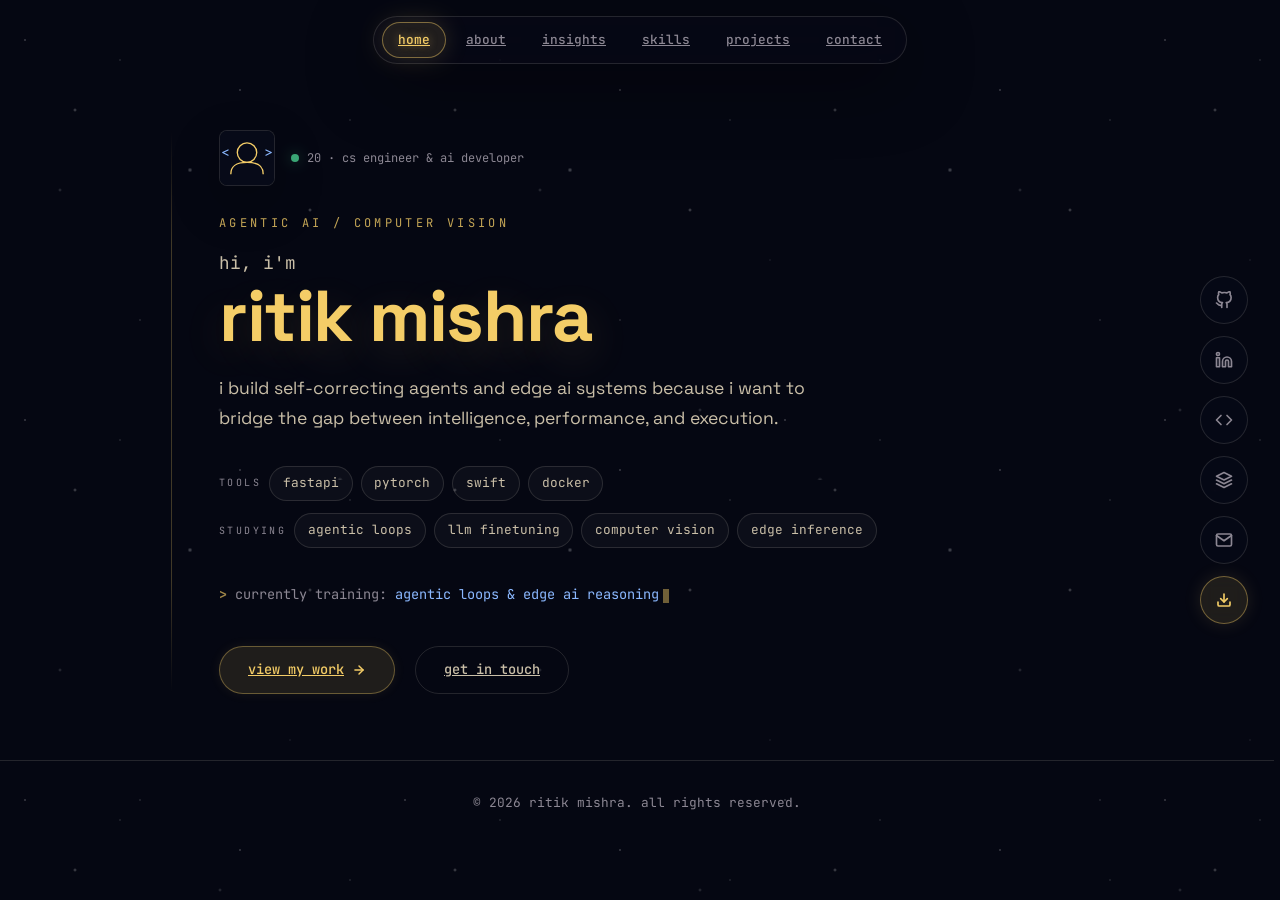
==== commit acf1acbe: "Host resume PDF locally as ritikVIT.pdf and update download links across all pages" ====
--- a/index.html
+++ b/index.html
@@ -18,11 +18,12 @@
     <nav class="navbar" role="navigation" aria-label="Main navigation">
         <div class="container">
             <ul class="nav-menu" id="navMenu">
-                <li><a href="#about">about</a></li>
-                <li><a href="#insights">insights</a></li>
-                <li><a href="#skills">skills</a></li>
-                <li><a href="#projects">projects</a></li>
-                <li><a href="#contact">contact</a></li>
+                <li><a href="index.html">home</a></li>
+                <li><a href="about.html">about</a></li>
+                <li><a href="insights.html">insights</a></li>
+                <li><a href="skills.html">skills</a></li>
+                <li><a href="projects.html">projects</a></li>
+                <li><a href="contact.html">contact</a></li>
             </ul>
         </div>
     </nav>
@@ -44,7 +45,7 @@
         <a href="mailto:ritikmis16@gmail.com" class="social-dock-item" title="email">
             <svg width="18" height="18" viewBox="0 0 24 24" fill="none" stroke="currentColor" stroke-width="2.2" stroke-linecap="round" stroke-linejoin="round"><path d="M4 4h16c1.1 0 2 .9 2 2v12c0 1.1-.9 2-2 2H4c-1.1 0-2-.9-2-2V6c0-1.1.9-2 2-2z"></path><polyline points="22,6 12,13 2,6"></polyline></svg>
         </a>
-        <a href="#" class="social-dock-item social-dock-resume" title="download resume">
+        <a href="ritikVIT.pdf" download="ritik_mishra_resume.pdf" class="social-dock-item social-dock-resume" title="download resume">
             <svg width="16" height="16" viewBox="0 0 24 24" fill="none" stroke="currentColor" stroke-width="2.5" stroke-linecap="round" stroke-linejoin="round"><path d="M21 15v4a2 2 0 0 1-2 2H5a2 2 0 0 1-2-2v-4"></path><polyline points="7 10 12 15 17 10"></polyline><line x1="12" y1="15" x2="12" y2="3"></line></svg>
         </a>
     </div>
@@ -63,7 +64,7 @@
         <a href="mailto:ritikmis16@gmail.com" class="mobile-social-item" title="email">
             <svg width="16" height="16" viewBox="0 0 24 24" fill="none" stroke="currentColor" stroke-width="2" stroke-linecap="round" stroke-linejoin="round"><path d="M4 4h16c1.1 0 2 .9 2 2v12c0 1.1-.9 2-2 2H4c-1.1 0-2-.9-2-2V6c0-1.1.9-2 2-2z"></path><polyline points="22,6 12,13 2,6"></polyline></svg>
         </a>
-        <a href="#" class="mobile-social-item" title="resume">
+        <a href="ritikVIT.pdf" download="ritik_mishra_resume.pdf" class="mobile-social-item" title="resume">
             <svg width="14" height="14" viewBox="0 0 24 24" fill="none" stroke="currentColor" stroke-width="2" stroke-linecap="round" stroke-linejoin="round"><path d="M21 15v4a2 2 0 0 1-2 2H5a2 2 0 0 1-2-2v-4"></path><polyline points="7 10 12 15 17 10"></polyline><line x1="12" y1="15" x2="12" y2="3"></line></svg>
         </a>
     </div>
@@ -127,405 +128,17 @@
                 </p>
 
                 <div class="hero-buttons">
-                    <a href="#projects" class="btn btn-primary">
+                    <a href="projects.html" class="btn btn-primary">
                         <span>view my work</span>
                         <svg width="14" height="14" viewBox="0 0 24 24" fill="none" stroke="currentColor" stroke-width="2.5" stroke-linecap="round" stroke-linejoin="round"><line x1="5" y1="12" x2="19" y2="12"></line><polyline points="12 5 19 12 12 19"></polyline></svg>
                     </a>
-                    <a href="#contact" class="btn btn-secondary">get in touch</a>
+                    <a href="contact.html" class="btn btn-secondary">get in touch</a>
                 </div>
             </div>
         </div>
     </section>
 
-    <!-- About Section -->
-    <section id="about" class="about">
-        <div class="container">
-            <h2 class="section-title reveal">about me</h2>
-            <div class="about-content reveal">
-                <div class="about-text">
-                    <p>
-                        i'm a software engineer specializing in **agentic ai development, computer vision, and high-performance applications**. 
-                        i bridge the gap between academic code and production-grade software by integrating dense optical flow tracking with physics-based stress models, optimizing inference of local language models (whisperkit) directly on apple silicon, and building self-correcting agentic data pipelines.
-                    </p>
-                    <p>
-                        i focus on offline-first edge applications, stateful multi-agent systems, and highly scalable cloud platforms that prioritize security, latency, and data integrity.
-                    </p>
-                </div>
-            </div>
 
-            <!-- Agentic AI Development Banner -->
-            <div class="agentic-banner reveal">
-                <p>
-                    <strong>🤖 agentic coding & ai-assisted development</strong>
-                </p>
-                <p style="font-size: 0.9rem; color: var(--secondary); max-width: 700px; margin: 0 auto 1.5rem;">
-                    leveraging prompt-driven systems, rapid prototyping, and dependency-aware refactoring.
-                </p>
-                <div class="agentic-badges">
-                    <span class="agentic-badge">cursor ide</span>
-                    <span class="agentic-badge">antigravity ai</span>
-                    <span class="agentic-badge">ai pair programming</span>
-                    <span class="agentic-badge">agent refactoring</span>
-                    <span class="agentic-badge">ai architecture design</span>
-                </div>
-            </div>
-        </div>
-    </section>
-
-    <!-- Why Work With Me Section -->
-    <section id="insights" class="insights">
-        <div class="container">
-            <h2 class="section-title reveal">core insights</h2>
-            <div class="insights-grid">
-                <div class="insight-card reveal">
-                    <h3>self-correcting agentic systems</h3>
-                    <p>i design stateful agent loops, robust validation pipelines, and data-integrity mechanisms (e.g. data deduplication in tawjihi ai).</p>
-                </div>
-                <div class="insight-card reveal">
-                    <h3>privacy-first edge ai execution</h3>
-                    <p>experienced in running models locally on-device using apple silicon optimizations, whisperkit, and swift concurrency.</p>
-                </div>
-                <div class="insight-card reveal">
-                    <h3>advanced applied science</h3>
-                    <p>translating complex academic formulations into code (such as combining raft optical flow with young's modulus strain prediction).</p>
-                </div>
-                <div class="insight-card reveal">
-                    <h3>end-to-end execution</h3>
-                    <p>from database indexing and fastapi microservices to modular swiftui interfaces and next.js frontend architectures.</p>
-                </div>
-            </div>
-        </div>
-    </section>
-
-    <!-- Skills Section -->
-    <section id="skills" class="skills">
-        <div class="container">
-            <h2 class="section-title reveal">skills & tech stack</h2>
-            <div class="skills-grid">
-                
-                <div class="skill-category reveal">
-                    <h3>
-                        <svg width="18" height="18" viewBox="0 0 24 24" fill="none" stroke="currentColor" stroke-width="2" stroke-linecap="round" stroke-linejoin="round" class="feather feather-code"><polyline points="16 18 22 12 16 6"></polyline><polyline points="8 6 2 12 8 18"></polyline></svg>
-                        languages
-                    </h3>
-                    <div class="skill-badges">
-                        <span class="skill-badge">python</span>
-                        <span class="skill-badge">javascript</span>
-                        <span class="skill-badge">swift</span>
-                        <span class="skill-badge">c++</span>
-                        <span class="skill-badge">java</span>
-                        <span class="skill-badge">html5 & css3</span>
-                    </div>
-                </div>
-                
-                <div class="skill-category reveal">
-                    <h3>
-                        <svg width="18" height="18" viewBox="0 0 24 24" fill="none" stroke="currentColor" stroke-width="2" stroke-linecap="round" stroke-linejoin="round" class="feather feather-layout"><rect x="3" y="3" width="18" height="18" rx="2" ry="2"></rect><line x1="3" y1="9" x2="21" y2="9"></line><line x1="9" y1="21" x2="9" y2="9"></line></svg>
-                        frontend
-                    </h3>
-                    <div class="skill-badges">
-                        <span class="skill-badge">react</span>
-                        <span class="skill-badge">next.js</span>
-                        <span class="skill-badge">swiftui</span>
-                        <span class="skill-badge">tailwind css</span>
-                        <span class="skill-badge">astro</span>
-                        <span class="skill-badge">chart.js</span>
-                    </div>
-                </div>
-
-                <div class="skill-category reveal">
-                    <h3>
-                        <svg width="18" height="18" viewBox="0 0 24 24" fill="none" stroke="currentColor" stroke-width="2" stroke-linecap="round" stroke-linejoin="round" class="feather feather-server"><rect x="2" y="2" width="20" height="8" rx="2" ry="2"></rect><rect x="2" y="14" width="20" height="8" rx="2" ry="2"></rect><line x1="6" y1="6" x2="6.01" y2="6"></line><line x1="6" y1="18" x2="6.01" y2="18"></line></svg>
-                        backend & apis
-                    </h3>
-                    <div class="skill-badges">
-                        <span class="skill-badge">node.js</span>
-                        <span class="skill-badge">express.js</span>
-                        <span class="skill-badge">fastapi</span>
-                        <span class="skill-badge">rest apis</span>
-                        <span class="skill-badge">openapi</span>
-                        <span class="skill-badge">graphql</span>
-                    </div>
-                </div>
-                
-                <div class="skill-category reveal">
-                    <h3>
-                        <svg width="18" height="18" viewBox="0 0 24 24" fill="none" stroke="currentColor" stroke-width="2" stroke-linecap="round" stroke-linejoin="round" class="feather feather-cpu"><rect x="4" y="4" width="16" height="16" rx="2" ry="2"></rect><rect x="9" y="9" width="6" height="6"></rect><line x1="9" y1="1" x2="9" y2="4"></line><line x1="15" y1="1" x2="15" y2="4"></line><line x1="9" y1="20" x2="9" y2="23"></line><line x1="15" y1="20" x2="15" y2="23"></line><line x1="20" y1="9" x2="23" y2="9"></line><line x1="20" y1="15" x2="23" y2="15"></line><line x1="1" y1="9" x2="4" y2="9"></line><line x1="1" y1="15" x2="4" y2="15"></line></svg>
-                        ai / ml / cv
-                    </h3>
-                    <div class="skill-badges">
-                        <span class="skill-badge">tensorflow</span>
-                        <span class="skill-badge">pytorch</span>
-                        <span class="skill-badge">opencv</span>
-                        <span class="skill-badge">mediapipe</span>
-                        <span class="skill-badge">llm finetuning</span>
-                        <span class="skill-badge">feature eng</span>
-                    </div>
-                </div>
-
-                <div class="skill-category reveal">
-                    <h3>
-                        <svg width="18" height="18" viewBox="0 0 24 24" fill="none" stroke="currentColor" stroke-width="2" stroke-linecap="round" stroke-linejoin="round" class="feather feather-database"><ellipse cx="12" cy="5" rx="9" ry="3"></ellipse><path d="M3 5v14c0 1.66 4 3 9 3s9-1.34 9-3V5"></path><path d="M3 12c0 1.66 4 3 9 3s9-1.34 9-3"></path></svg>
-                        databases & cloud
-                    </h3>
-                    <div class="skill-badges">
-                        <span class="skill-badge">postgresql</span>
-                        <span class="skill-badge">mongodb</span>
-                        <span class="skill-badge">mysql</span>
-                        <span class="skill-badge">sql</span>
-                        <span class="skill-badge">aws</span>
-                        <span class="skill-badge">google cloud</span>
-                    </div>
-                </div>
-
-                <div class="skill-category reveal">
-                    <h3>
-                        <svg width="18" height="18" viewBox="0 0 24 24" fill="none" stroke="currentColor" stroke-width="2" stroke-linecap="round" stroke-linejoin="round" class="feather feather-tool"><path d="M14.7 6.3a1 1 0 0 0 0 1.4l1.6 1.6a1 1 0 0 0 1.4 0l3.77-3.77a6 6 0 0 1-7.94 7.94l-6.91 6.91a2.12 2.12 0 0 1-3-3l6.91-6.91a6 6 0 0 1 7.94-7.94l-3.76 3.76z"></path></svg>
-                        devops & automation
-                    </h3>
-                    <div class="skill-badges">
-                        <span class="skill-badge">docker</span>
-                        <span class="skill-badge">ci/cd</span>
-                        <span class="skill-badge">iam security</span>
-                        <span class="skill-badge">encryption kms</span>
-                        <span class="skill-badge">excel automation</span>
-                        <span class="skill-badge">pdf generation</span>
-                    </div>
-                </div>
-
-            </div>
-        </div>
-    </section>
-
-    <!-- Projects Section -->
-    <section id="projects" class="projects">
-        <div class="container">
-            <h2 class="section-title reveal">selected projects</h2>
-            <div class="projects-grid">
-                
-                <!-- Project 1: Tawjihi AI -->
-                <article class="project-card reveal">
-                    <div class="project-image">
-                        <div class="project-image-overlay"></div>
-                        <div class="project-image-visual">
-<pre style="margin: 0;"><span class="syn-keyword">const</span> raw = user.getFinancialProfile();
-<span class="syn-keyword">const</span> data = <span class="syn-func">deduplicate</span>(raw);
-<span class="syn-keyword">const</span> recommend = <span class="syn-keyword">await</span> TawjihiAI.<span class="syn-func">match</span>(data);</pre>
-                        </div>
-                    </div>
-                    <div class="project-content">
-                        <h3>tawjihi ai</h3>
-                        <p class="project-description">
-                            ai-powered customer recommendation platform for banking. generates hyper-personalized product matching. built a deduplication engine eliminating anomalies and database bloat.
-                        </p>
-                        <div class="project-tech">
-                            <span class="tech-tag">fastapi</span>
-                            <span class="tech-tag">next.js</span>
-                            <span class="tech-tag">postgresql</span>
-                            <span class="tech-tag">pydantic</span>
-                        </div>
-                        <div class="project-links">
-                            <a href="https://github.com/iamtheorm/tawjihi_public" target="_blank" rel="noopener noreferrer" 
-                               class="project-link" aria-label="View source code on GitHub">
-                                <svg width="16" height="16" viewBox="0 0 24 24" fill="none" stroke="currentColor" stroke-width="2" stroke-linecap="round" stroke-linejoin="round" class="feather feather-github"><path d="M9 19c-5 1.5-5-2.5-7-3m14 6v-3.87a3.37 3.37 0 0 0-.94-2.61c3.14-.35 6.44-1.54 6.44-7A5.44 5.44 0 0 0 20 4.77 5.07 5.07 0 0 0 19.91 1S18.73.65 16 2.48a13.38 13.38 0 0 0-7 0C6.27.65 5.09 1 5.09 1A5.07 5.07 0 0 0 5 4.77a5.44 5.44 0 0 0-1.5 3.78c0 5.42 3.3 6.61 6.44 7A3.37 3.37 0 0 0 9 18.13V22"></path></svg>
-                                <span>code</span>
-                            </a>
-                        </div>
-                    </div>
-                </article>
-
-                <!-- Project 2: SpeakType -->
-                <article class="project-card reveal">
-                    <div class="project-image">
-                        <div class="project-image-overlay"></div>
-                        <div class="project-image-visual">
-<pre style="margin: 0;"><span class="syn-keyword">import</span> WhisperKit
-<span class="syn-keyword">let</span> engine = WhisperKit(model: .local)
-<span class="syn-keyword">let</span> text = <span class="syn-keyword">try</span> <span class="syn-keyword">await</span> engine.transcribe(audio)</pre>
-                        </div>
-                    </div>
-                    <div class="project-content">
-                        <h3>speaktype</h3>
-                        <p class="project-description">
-                            fast, offline voice-to-text dictation application for macos. runs local transcription using openai's whisper model via apple-optimized whisperkit with zero network usage.
-                        </p>
-                        <div class="project-tech">
-                            <span class="tech-tag">swift</span>
-                            <span class="tech-tag">swiftui</span>
-                            <span class="tech-tag">whisperkit</span>
-                            <span class="tech-tag">avfoundation</span>
-                        </div>
-                        <div class="project-links">
-                            <a href="https://github.com/karansinghgit/speaktype" target="_blank" rel="noopener noreferrer" 
-                               class="project-link" aria-label="View source code on GitHub">
-                                <svg width="16" height="16" viewBox="0 0 24 24" fill="none" stroke="currentColor" stroke-width="2" stroke-linecap="round" stroke-linejoin="round" class="feather feather-github"><path d="M9 19c-5 1.5-5-2.5-7-3m14 6v-3.87a3.37 3.37 0 0 0-.94-2.61c3.14-.35 6.44-1.54 6.44-7A5.44 5.44 0 0 0 20 4.77 5.07 5.07 0 0 0 19.91 1S18.73.65 16 2.48a13.38 13.38 0 0 0-7 0C6.27.65 5.09 1 5.09 1A5.07 5.07 0 0 0 5 4.77a5.44 5.44 0 0 0-1.5 3.78c0 5.42 3.3 6.61 6.44 7A3.37 3.37 0 0 0 9 18.13V22"></path></svg>
-                                <span>code</span>
-                            </a>
-                        </div>
-                    </div>
-                </article>
-
-                <!-- Project 3: Visual Stress Detection -->
-                <article class="project-card reveal">
-                    <div class="project-image">
-                        <div class="project-image-overlay"></div>
-                        <div class="project-image-visual">
-<pre style="margin: 0;">flow = RAFT.dense_optical_flow(f1, f2)
-stress = physics.von_mises(flow)
-risk = ML.predict_fracture(stress)</pre>
-                        </div>
-                    </div>
-                    <div class="project-content">
-                        <h3>visual stress detection</h3>
-                        <p class="project-description">
-                            micro-deformation and structural failure risk assessment engine. integrates dense optical flow estimation with mechanical stress equations (von mises) to analyze sub-pixel material strain.
-                        </p>
-                        <div class="project-tech">
-                            <span class="tech-tag">pytorch</span>
-                            <span class="tech-tag">opencv</span>
-                            <span class="tech-tag">scipy</span>
-                            <span class="tech-tag">streamlit</span>
-                        </div>
-                        <div class="project-links">
-                            <a href="https://github.com/iamtheorm/cvgroupproject" target="_blank" rel="noopener noreferrer" 
-                               class="project-link" aria-label="View source code on GitHub">
-                                <svg width="16" height="16" viewBox="0 0 24 24" fill="none" stroke="currentColor" stroke-width="2" stroke-linecap="round" stroke-linejoin="round" class="feather feather-github"><path d="M9 19c-5 1.5-5-2.5-7-3m14 6v-3.87a3.37 3.37 0 0 0-.94-2.61c3.14-.35 6.44-1.54 6.44-7A5.44 5.44 0 0 0 20 4.77 5.07 5.07 0 0 0 19.91 1S18.73.65 16 2.48a13.38 13.38 0 0 0-7 0C6.27.65 5.09 1 5.09 1A5.07 5.07 0 0 0 5 4.77a5.44 5.44 0 0 0-1.5 3.78c0 5.42 3.3 6.61 6.44 7A3.37 3.37 0 0 0 9 18.13V22"></path></svg>
-                                <span>code</span>
-                            </a>
-                        </div>
-                    </div>
-                </article>
-
-                <!-- Project 4: CAPE -->
-                <article class="project-card reveal">
-                    <div class="project-image">
-                        <div class="project-image-overlay"></div>
-                        <div class="project-image-visual">
-<pre style="margin: 0;"><span class="syn-keyword">const</span> proctor = <span class="syn-keyword">new</span> CAPEProctorEngine({
-  gazeTracking: <span class="syn-value">true</span>,
-  db: <span class="syn-string">'mongodb'</span>
-});</pre>
-                        </div>
-                    </div>
-                    <div class="project-content">
-                        <h3>cape</h3>
-                        <p class="project-description">
-                            comprehensive assessment proctoring engine. a secure real-time online testing supervisor to facilitate exam safety, resource locking, and academic analysis.
-                        </p>
-                        <div class="project-tech">
-                            <span class="tech-tag">react</span>
-                            <span class="tech-tag">node.js</span>
-                            <span class="tech-tag">astro</span>
-                            <span class="tech-tag">mongodb</span>
-                        </div>
-                        <div class="project-links">
-                            <a href="https://github.com/Woundrite/CAPE" target="_blank" rel="noopener noreferrer" 
-                               class="project-link" aria-label="View source code on GitHub">
-                                <svg width="16" height="16" viewBox="0 0 24 24" fill="none" stroke="currentColor" stroke-width="2" stroke-linecap="round" stroke-linejoin="round" class="feather feather-github"><path d="M9 19c-5 1.5-5-2.5-7-3m14 6v-3.87a3.37 3.37 0 0 0-.94-2.61c3.14-.35 6.44-1.54 6.44-7A5.44 5.44 0 0 0 20 4.77 5.07 5.07 0 0 0 19.91 1S18.73.65 16 2.48a13.38 13.38 0 0 0-7 0C6.27.65 5.09 1 5.09 1A5.07 5.07 0 0 0 5 4.77a5.44 5.44 0 0 0-1.5 3.78c0 5.42 3.3 6.61 6.44 7A3.37 3.37 0 0 0 9 18.13V22"></path></svg>
-                                <span>code</span>
-                            </a>
-                        </div>
-                    </div>
-                </article>
-
-                <!-- Project 5: FocusFlow -->
-                <article class="project-card reveal">
-                    <div class="project-image">
-                        <div class="project-image-overlay"></div>
-                        <div class="project-image-visual">
-<pre style="margin: 0;"><span class="syn-keyword">@Observable</span> <span class="syn-keyword">class</span> Model {
-  <span class="syn-keyword">var</span> taskStack: [Task] = []
-  <span class="syn-keyword">var</span> isHapticActive = <span class="syn-value">true</span>
-}</pre>
-                        </div>
-                    </div>
-                    <div class="project-content">
-                        <h3>focusflow</h3>
-                        <p class="project-description">
-                            adhd-friendly productivity app designed as a digital executive function aid. integrates smart natural language input, haptic loops, and task complexity routing.
-                        </p>
-                        <div class="project-tech">
-                            <span class="tech-tag">swiftui</span>
-                            <span class="tech-tag">observable</span>
-                            <span class="tech-tag">ios 18 sdk</span>
-                            <span class="tech-tag">swift</span>
-                        </div>
-                        <div class="project-links">
-                            <a href="https://github.com/karansinghgit/focusflow" target="_blank" rel="noopener noreferrer" 
-                               class="project-link" aria-label="View source code on GitHub">
-                                <svg width="16" height="16" viewBox="0 0 24 24" fill="none" stroke="currentColor" stroke-width="2" stroke-linecap="round" stroke-linejoin="round" class="feather feather-github"><path d="M9 19c-5 1.5-5-2.5-7-3m14 6v-3.87a3.37 3.37 0 0 0-.94-2.61c3.14-.35 6.44-1.54 6.44-7A5.44 5.44 0 0 0 20 4.77 5.07 5.07 0 0 0 19.91 1S18.73.65 16 2.48a13.38 13.38 0 0 0-7 0C6.27.65 5.09 1 5.09 1A5.07 5.07 0 0 0 5 4.77a5.44 5.44 0 0 0-1.5 3.78c0 5.42 3.3 6.61 6.44 7A3.37 3.37 0 0 0 9 18.13V22"></path></svg>
-                                <span>code</span>
-                            </a>
-                        </div>
-                    </div>
-                </article>
-
-                <!-- Project 6: Intelligent Vision System -->
-                <article class="project-card reveal">
-                    <div class="project-image">
-                        <div class="project-image-overlay"></div>
-                        <div class="project-image-visual">
-<pre style="margin: 0;">pipeline = VisionPipeline()
-stereo = pipeline.stereo_depth(left, right)
-pipeline.show(stereo)</pre>
-                        </div>
-                    </div>
-                    <div class="project-content">
-                        <h3>intelligent vision system</h3>
-                        <p class="project-description">
-                            modular computer vision toolkit designed for automated image pre-processing, filtering, and dual-camera stereo depth map estimation.
-                        </p>
-                        <div class="project-tech">
-                            <span class="tech-tag">python</span>
-                            <span class="tech-tag">opencv</span>
-                            <span class="tech-tag">numpy</span>
-                            <span class="tech-tag">streamlit</span>
-                        </div>
-                        <div class="project-links">
-                            <a href="https://github.com/iamtheorm/Intelligent-Vision-System" target="_blank" rel="noopener noreferrer" 
-                               class="project-link" aria-label="View source code on GitHub">
-                                <svg width="16" height="16" viewBox="0 0 24 24" fill="none" stroke="currentColor" stroke-width="2" stroke-linecap="round" stroke-linejoin="round" class="feather feather-github"><path d="M9 19c-5 1.5-5-2.5-7-3m14 6v-3.87a3.37 3.37 0 0 0-.94-2.61c3.14-.35 6.44-1.54 6.44-7A5.44 5.44 0 0 0 20 4.77 5.07 5.07 0 0 0 19.91 1S18.73.65 16 2.48a13.38 13.38 0 0 0-7 0C6.27.65 5.09 1 5.09 1A5.07 5.07 0 0 0 5 4.77a5.44 5.44 0 0 0-1.5 3.78c0 5.42 3.3 6.61 6.44 7A3.37 3.37 0 0 0 9 18.13V22"></path></svg>
-                                <span>code</span>
-                            </a>
-                        </div>
-                    </div>
-                </article>
-
-            </div>
-        </div>
-    </section>
-
-    <!-- Contact Section -->
-    <section id="contact" class="contact">
-        <div class="container">
-            <h2 class="section-title reveal">get in touch</h2>
-            <div class="contact-content reveal">
-                <div class="contact-text">
-                    <p>
-                        i'm always open to discussing self-correcting agents, edge ml deployments, computer vision architectures, or exciting project collaborations. reach out via form or email at <strong>ritikmis16@gmail.com</strong>.
-                    </p>
-                </div>
-                <form class="contact-form" id="contactForm" aria-label="Contact form">
-                    <div class="form-group">
-                        <label for="name">name</label>
-                        <input type="text" id="name" name="name" required aria-required="true">
-                    </div>
-                    <div class="form-group">
-                        <label for="email">email</label>
-                        <input type="email" id="email" name="email" required aria-required="true">
-                    </div>
-                    <div class="form-group">
-                        <label for="message">message</label>
-                        <textarea id="message" name="message" rows="5" required aria-required="true"></textarea>
-                    </div>
-                    <button type="submit" class="btn btn-primary">
-                        <span>send message</span>
-                        <svg width="14" height="14" viewBox="0 0 24 24" fill="none" stroke="currentColor" stroke-width="2.5" stroke-linecap="round" stroke-linejoin="round"><line x1="22" y1="2" x2="11" y2="13"></line><polygon points="22 2 15 22 11 13 2 9 22 2"></polygon></svg>
-                    </button>
-                </form>
-            </div>
-        </div>
-    </section>
 
     <!-- Footer -->
     <footer class="footer">
--- a/styles.css
+++ b/styles.css
@@ -191,7 +191,8 @@
 .nav-menu a.active {
     color: var(--accent);
     background-color: var(--accent-dim);
-    box-shadow: inset 0 0 0 1px rgba(244, 205, 103, 0.34), 0 0 24px rgba(244, 205, 103, 0.08);
+    box-shadow: inset 0 0 0 1px rgba(244, 205, 103, 0.45), 0 0 24px rgba(244, 205, 103, 0.18);
+    text-shadow: 0 0 8px rgba(244, 205, 103, 0.5);
 }
 
 /* ===== Side Social Dock ===== */
@@ -335,10 +336,28 @@
     box-shadow: 0 4px 18px rgba(244, 205, 103, 0.1);
 }
 
-/* ===== Hero Section ===== */
+/* ===== Button Click Glow Effect ===== */
+.glow-active {
+    animation: clickGlow 0.6s cubic-bezier(0.25, 1, 0.5, 1) forwards;
+}
+
+@keyframes clickGlow {
+    0% {
+        box-shadow: 0 0 0 0px rgba(244, 205, 103, 0.8), 0 0 15px rgba(244, 205, 103, 0.6);
+        border-color: var(--accent) !important;
+    }
+    50% {
+        box-shadow: 0 0 15px 5px rgba(244, 205, 103, 0.5), 0 0 30px 15px rgba(244, 205, 103, 0.3);
+        border-color: var(--accent) !important;
+    }
+    100% {
+        box-shadow: 0 0 30px 10px rgba(244, 205, 103, 0), 0 0 0 0 rgba(244, 205, 103, 0);
+    }
+}
+
 .hero {
-    padding: 10rem 0 6rem;
-    min-height: 95vh;
+    padding: 7rem 0 3rem;
+    min-height: calc(100vh - 140px);
     display: flex;
     align-items: center;
     position: relative;
@@ -484,6 +503,14 @@
     height: 2px;
     background-color: var(--accent);
     border-radius: 99px;
+}
+
+/* Override reveal transform specifically for section title to preserve its left:50% centering translate */
+.section-title.reveal {
+    transform: translate(-50%, 20px);
+}
+.section-title.reveal.active {
+    transform: translate(-50%, 0);
 }
 
 /* Glassmorphic card styling matching the reference */
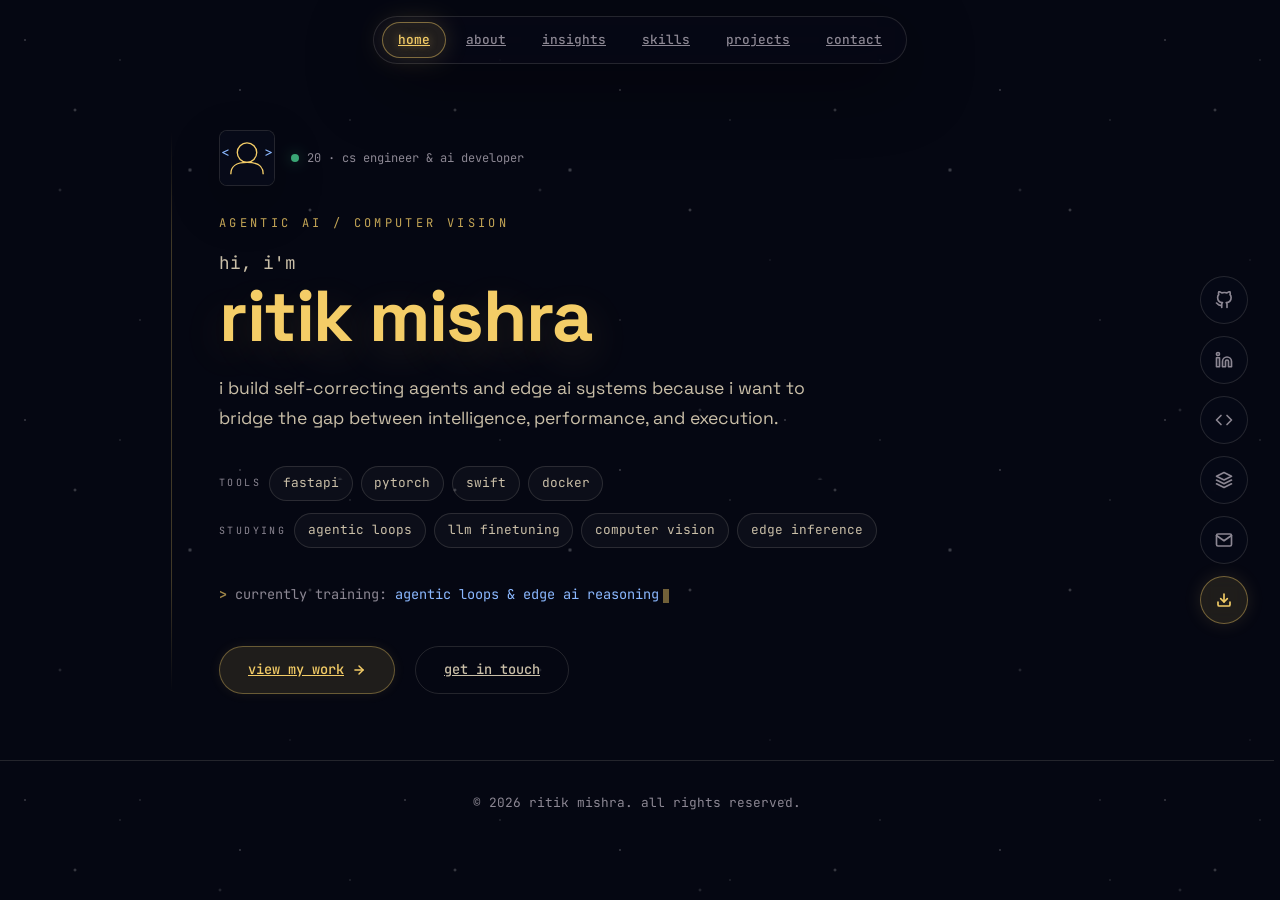
==== commit 0e40527e: "Configure Netlify Forms, AJAX submission, and update contact email to workwithorm@gmail.com" ====
--- a/index.html
+++ b/index.html
@@ -42,7 +42,7 @@
         <a href="https://www.cloudskillsboost.google/public_profiles/0d4cb79c-3285-41c7-b2ba-f3daa50c03b6" target="_blank" rel="noopener noreferrer" class="social-dock-item" title="google cloud boost">
             <svg width="18" height="18" viewBox="0 0 24 24" fill="none" stroke="currentColor" stroke-width="2.2" stroke-linecap="round" stroke-linejoin="round"><path d="M12 2L2 7l10 5 10-5-10-5zM2 17l10 5 10-5M2 12l10 5 10-5"></path></svg>
         </a>
-        <a href="mailto:ritikmis16@gmail.com" class="social-dock-item" title="email">
+        <a href="mailto:workwithorm@gmail.com" class="social-dock-item" title="email">
             <svg width="18" height="18" viewBox="0 0 24 24" fill="none" stroke="currentColor" stroke-width="2.2" stroke-linecap="round" stroke-linejoin="round"><path d="M4 4h16c1.1 0 2 .9 2 2v12c0 1.1-.9 2-2 2H4c-1.1 0-2-.9-2-2V6c0-1.1.9-2 2-2z"></path><polyline points="22,6 12,13 2,6"></polyline></svg>
         </a>
         <a href="ritikVIT.pdf" download="ritik_mishra_resume.pdf" class="social-dock-item social-dock-resume" title="download resume">
@@ -61,7 +61,7 @@
         <a href="https://leetcode.com/u/b3I2er95LI/" target="_blank" rel="noopener noreferrer" class="mobile-social-item" title="leetcode">
             <svg width="16" height="16" viewBox="0 0 24 24" fill="none" stroke="currentColor" stroke-width="2" stroke-linecap="round" stroke-linejoin="round"><polyline points="16 18 22 12 16 6"></polyline><polyline points="8 6 2 12 8 18"></polyline></svg>
         </a>
-        <a href="mailto:ritikmis16@gmail.com" class="mobile-social-item" title="email">
+        <a href="mailto:workwithorm@gmail.com" class="mobile-social-item" title="email">
             <svg width="16" height="16" viewBox="0 0 24 24" fill="none" stroke="currentColor" stroke-width="2" stroke-linecap="round" stroke-linejoin="round"><path d="M4 4h16c1.1 0 2 .9 2 2v12c0 1.1-.9 2-2 2H4c-1.1 0-2-.9-2-2V6c0-1.1.9-2 2-2z"></path><polyline points="22,6 12,13 2,6"></polyline></svg>
         </a>
         <a href="ritikVIT.pdf" download="ritik_mishra_resume.pdf" class="mobile-social-item" title="resume">
